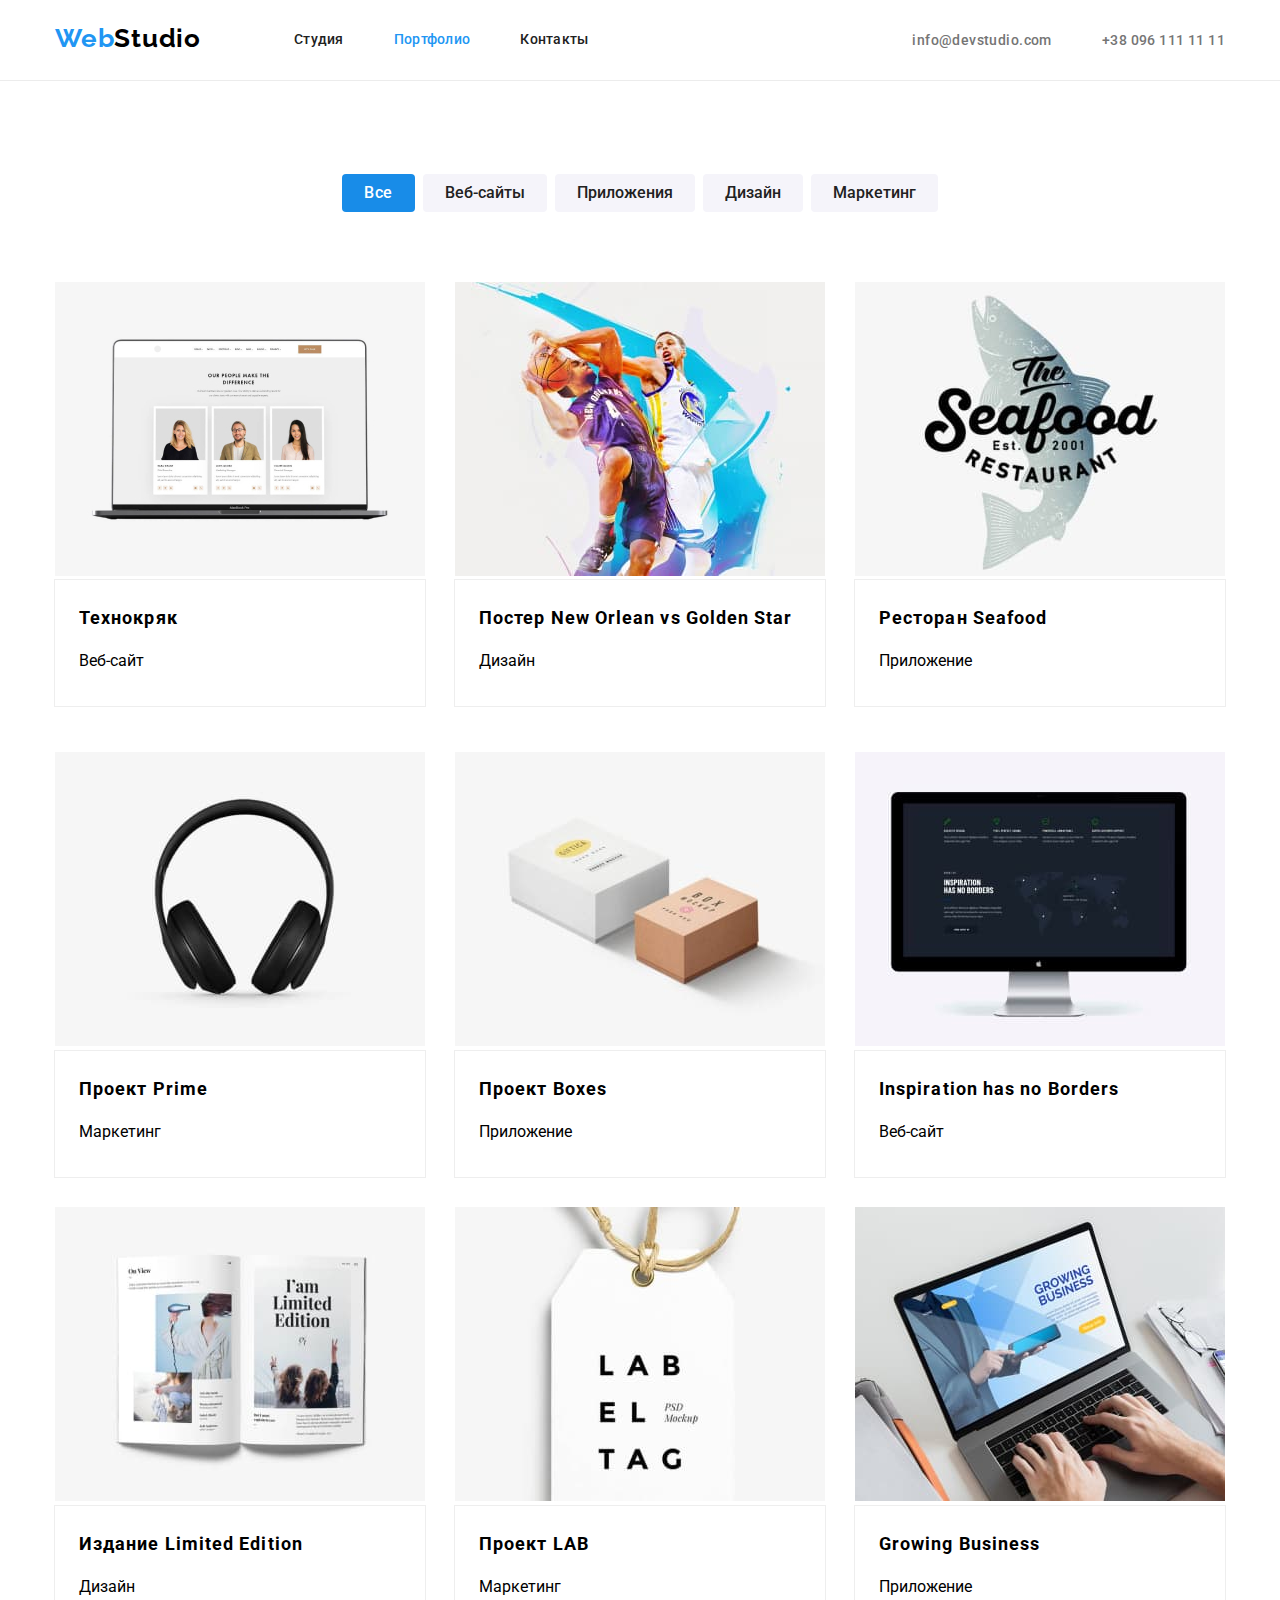
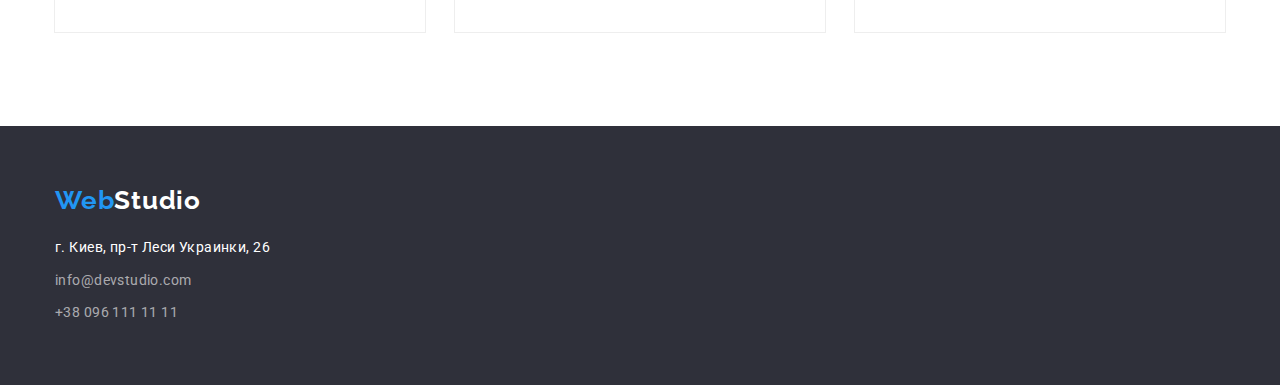
==== portfolio.html @ 11baa8b9 "Start" ====
<!DOCTYPE html>
<html lang="ru">
<head>
    <meta charset="UTF-8">
    <meta http-equiv="X-UA-Compatible" content="IE=edge">
    <meta name="viewport" content="width=device-width, initial-scale=1.0">
    <link rel="preconnect" href="https://fonts.googleapis.com">
    <link rel="preconnect" href="https://fonts.gstatic.com" crossorigin>
    <title>goit-markup-hw-02</title>
    <link rel="preconnect" href="https://fonts.gstatic.com">
    <link href="https://fonts.googleapis.com/css2?family=Raleway:wght@700&family=Roboto:wght@400;500;700;900&display=swap"
        rel="stylesheet">
    <link rel="stylesheet" href="https://cdnjs.cloudflare.com/ajax/libs/modern-normalize/1.1.0/modern-normalize.min.css">    
    <link rel="stylesheet" href="./css/styles.css">
</head>
<body>
<!--Header-->
    <header class="header">
        <div class="container main-nav">
            <nav class="nav">
                <a class="logo" href="./index.html">Web<span class="logo-blue">Studio</span></a>
                <ul class="nav list">
                    <li class="item"><a class="nav-list-item" href="./index.html">Студия</a></li>
                    <li class="item"><a class="nav-list-item current" href="./portfolio.html">Портфолио</a></li>
                    <li class="item"><a class="nav-list-item" href="">Контакты</a></li>
                </ul>
            </nav>
            <ul class="contacts-header list">
                <li class="item"><a class="contacts-header-item" href="mailto:info@devstudio.com">info@devstudio.com</a>
                </li>
                <li class="item"><a class="contacts-header-item" href="tel:+380961111111">+38 096 111 11 11</a></li>
            </ul>
        </div>
    </header>
    <main>
<!--Наши работы=================-->
    <section class="container">
        <div class="main-section">
            <h2 hidden>Портфолио</h2>
            <ul class="filter list">
                <li class="item"><button class="button-item current" type="button">Все</button></li>
                <li class="item"><button class="button-item" type="button">Веб-сайты</button></li>
                <li class="item"><button class="button-item" type="button">Приложения</button></li>
                <li class="item"><button class="button-item" type="button">Дизайн</button></li>
                <li class="item"><button class="button-item" type="button">Маркетинг</button></li>
            </ul>
        </div>
<!--Фильтр портфолио=============-->
        <div> 
            <ul class="works">
                <li class="item">
                    <img class="images" src="./imges/img01.jpg" alt="Ноутбук" width="370" height="294">
                    <div class="exemple">
                        <h2 class="works-item">Технокряк</h2>
                        <p class="works-text">Веб-сайт</p>
                    </div>
                    <p></p>
                </li>
                <li class="item">
                    <img class="images" src="./imges/img02.jpg" alt="Баскетболисты" width="370" height="294">
                    <div class="exemple">
                        <h2 class="works-item">Постер <span lang="en">New Orlean vs Golden Star</span></h2>
                        <p class="works-text">Дизайн</p>
                    </div>
                </li>
                <li class="item">
                    <img class="images" src="./imges/img03.jpg" alt="Банер ресторана" width="370" height="294">
                    <div class="exemple">
                        <h2 class="works-item">Ресторан <span lang="en">Seafood</span></h2>
                        <p class="works-text">Приложение</p>
                    </div>
                </li>
                <li class="item">
                    <img class="images" src="./imges/img04.jpg" alt="Наушники" width="370" height="294">
                    <div class="exemple">
                        <h2 class="works-item">Проект <span lang="en">Prime</span></h2>
                        <p class="works-text">Маркетинг</p>
                    </div>
                </li>
                <li class="item">
                    <img class="images" src="./imges/img05.jpg" alt="Два бокса" width="370" height="294">
                    <div class="exemple">
                        <h2 class="works-item">Проект <span lang="en">Boxes</span></h2>
                        <p class="works-text">Приложение</p>
                    </div>
                </li>
                <li class="item">
                    <img class="images" src="./imges/img06.jpg" alt="Монитор" width="370" height="294">
                    <div class="exemple">
                        <h2 class="works-item"><span lang="en">Inspiration has no Borders</span></h2>
                        <p class="works-text">Веб-сайт</p>
                 </div>
                </li>
                <li class="item">
                    <img class="images" src="./imges/img07.jpg" alt="Журнал" width="370" height="294">
                    <div class="exemple">
                        <h2 class="works-item">Издание <span lang="en">Limited Edition</span></h2>
                        <p class="works-text">Дизайн</p>
                    </div>
                </li>
                <li class="item">
                    <img class="images" src="./imges/img08.jpg" alt="Бирка" width="370" height="294">
                    <div class="exemple">
                        <h2 class="works-item">Проект <span lang="en">LAB</span></h2>
                        <p class="works-text">Маркетинг</p>
                    </div>
                </li>
                <li class="item">
                    <img class="images" src="./imges/img09.jpg" alt="Сотрудник печатает на ноутбуке" width="370" height="294">
                    <div class="exemple">
                        <h2 class="works-item"><span lang="en">Growing Business</span></h2>
                        <p class="works-text">Приложение</p>
                    </div>
                </li>
            </ul>
        </div>
    </section>
    </main>
<!--Footer-->
    <footer class="footer">
        <div class="address-box">
            <div class="container">
                <a class="logo" href="./index.html">Web<span class="logo-white">Studio</span></a>
                <address class="address">
                    <ul class="address-list">
                        <li class="item"><a class="address-text" href="">г. Киев, пр-т Леси Украинки, 26</a></li>
                        <li class="item"><a class="address-item" href="mailto:info@devstudio.com">info@devstudio.com</a>
                        </li>
                        <li class="item"><a class="address-item" href="tel:+380961111111">+38 096 111 11 11</a></li>
                    </ul>
                </address>
            </div>
        </div>
    </footer>
</body>
</html>
---- css/styles.css ----
html {
  box-sizing: border-box;
}
*,
*::before,
*::after {
  box-sizing: inherit;
}

:root {
  --main-color: #ffffff;
  --fond-color: #2f303a;
  --team-fond-color: #f5f4fa;
  --accent-color: #2196f3;
  --button-color: #188ce8;
  --primary-text-color: #212121;
  --secondary-text-color: #757575;
  --text-color: #000000;
  --contacts-color: rgba(255, 255, 255, 0.6);
}
ul {
  list-style-type: none; /* Убираем маркеры */
}
.img {
  width: 370px;
  height: 294px;
}
body {
  margin: 0;
  font-family: "Roboto", sans-serif;
}
/* Утилиты */
.list {
  padding: 0;
  margin: 0;
  list-style: none;
}

/* Header
===================== */
.header {
  display: block;
  outline: 1px solid #ececec;
}
.container.main-nav {
  display: flex;
  align-items: center;
}
.container {
  align-items: center;
  width: 1200px;
  padding-left: 15px;
  padding-right: 15px;
  margin: 0 auto;
  margin-left: auto;
  margin-right: auto;
}
/* Nav
===================== */
.logo {
  display: block;
  padding: 0;
  margin-top: 24px;
  margin-bottom: 25px;
  margin-right: 93px;
  font-family: "Raleway", sans-serif;
  font-size: 26px;
  font-weight: 700;
  color: var(--accent-color);
  text-decoration: none;
  letter-spacing: 0.03em;
}
.logo-blue {
  color: var(--text-color);
}
/* Navigation 
==================== */
.nav {
  display: flex;
}
.nav.list {
  display: flex;
}
.nav .item + .item {
  margin-left: 50px;
}
.nav-list-item.current {
  color: var(--accent-color);
}
.nav-list-item {
  display: block;
  padding-top: 32px;
  padding-bottom: 32px;
  color: var(--primary-text-color);
  text-decoration: none;
  font-weight: 500;
  font-size: 14px;
  line-height: 1.14;
  letter-spacing: 0.02em;
}
.contacts-header-item:hover,
.nav-list-item:focus,
.nav-list-item:hover,
.address-item:hover,
.address-item:focus {
  color: var(--accent-color);
}

/* Contacts
===================== */
.contacts-header {
  display: flex;
  margin-left: auto;
}
.contacts-header .item + .item {
  margin-left: 50px;
}
.contacts-header-item {
  text-decoration: none;
  color: var(--secondary-text-color);
  font-weight: 500;
  font-size: 14px;
  letter-spacing: 0.03em;
}

/* Section1
===================== */
.container.hero {
  margin-bottom: 94px;
  background-color: var(--fond-color); /*Фон для наглядности */
}
.hero {
  text-align: center;
}
.hero-text {
  margin-top: 0;
  margin-bottom: 30px;
  color: var(--main-color);
  font-size: 44px;
  text-align: center;
  font-weight: 900;
  line-height: 1.36;
  letter-spacing: 0.06em;
  text-transform: uppercase;
}
/*--Button--*/
.button {
  background-color: var(--accent-color);
  color: var(--main-color);
  display: inline-block;
  vertical-align: top;
  font-family: inherit;
  border-radius: 4px;
  border: 0;
  cursor: pointer;
}

.button.primary {
  min-width: 200px;
  height: 50px;
  padding: 10px 32px;
  font-size: 16px;
  font-weight: 700;
  line-height: 1.9;
  letter-spacing: 0.03em;
}

.button.primary:hover,
.button.primary:focus {
  background-color: var(--button-color);
}

/* Section2
===================== */
.advantage {
  display: flex;
  padding: 0;
  margin-bottom: 94px;
}
.advantage .item {
  width: 270px;
}

.advantage .item + .item {
  margin-left: 30px;
}
.advantage-subtitle {
  margin-top: 0;
  margin-bottom: 10px;
  font-size: 14px;
  line-height: 1.17;
  color: var(--primary-text-color);
  text-transform: uppercase;
  letter-spacing: 0.03em;
}
.advantage-text {
  margin-top: 0;
  margin-bottom: 0;
  color: var(--secondary-text-color);
  font-size: 14px;
  font-weight: 400;
  line-height: 1.71;
  letter-spacing: 0.03em;
}

/* Section3
===================== */
.title {
  margin-top: 0;
  margin-bottom: 50px;
  color: var(--primary-text-color);
  font-size: 36px;
  font-weight: 700;
  letter-spacing: 0.03em;
  text-align: center;
}
.img {
  display: flex;
  padding: 0;
  margin-bottom: 94px;
}
.img .item + .item {
  margin-left: 30px;
}
/* Section4
===================== */
.team {
  background-color: var(--team-fond-color);
}
.team .container {
  padding-top: 94px;
  padding-bottom: 94px;
}
.team .list {
  display: flex;
}
.team .item {
  background-color: var(--main-color);
  width: 270px;
}
.team .item + .item {
  margin-left: 30px;
}
.team-member {
  margin-top: 30px;
  margin-bottom: 10px;
  font-size: 16px;
  font-weight: 500;
  line-height: 1.18;
  text-align: center;
  letter-spacing: 0.03em;
}
.team-position {
  font-size: 16px;
  line-height: 1.18;
  text-align: center;
  letter-spacing: 0.03em;
}
/* Footer
===================== */
.footer {
  background-color: var(--fond-color);
}
.address-box {
  padding: 60px 0 60px 0;
  margin-bottom: 0;
}
.address-box .logo {
  margin-top: 0;
  margin-bottom: 20px;
  margin-right: 0;
}
.logo-white {
  color: var(--main-color);
}
.address {
  display: block;
  margin-top: 0;
  margin-bottom: 0;
  padding: 0;
}
.address-list {
  display: block;
  margin-top: 0;
  margin-bottom: 0;
  padding-left: 0;
}
.address-list .item + .item {
  margin-top: 9px;
}

.address-text,
.address-item {
  color: var(--main-color);
  font-size: 14px;
  line-height: 1.7;
  font-style: normal;
  letter-spacing: 0.03em;
  text-decoration: none;
}

.address-item {
  color: var(--contacts-color); /* Полупрозрачный цвет 60% */
}

/* Portfolio 
=========================*/

/* Header*/

/* Наши работы */
.main-section {
  display: block;
}

.filter.list {
  display: flex;
  padding-bottom: 16px;
  margin-top: 94px;
  margin-bottom: 54px;
  justify-content: center;
}
.filter .item + .item {
  margin-left: 8px;
}
.button-item {
  padding: 6px 22px;
  background-color: var(--team-fond-color);
  color: var(--primary-text-color);
  font-size: 16px;
  line-height: 1.6;
  font-weight: 500;
  display: inline-block;
  vertical-align: top;
  font-family: inherit;
  cursor: pointer;
  border: 0;
  border-radius: 4px;
}
.button-item:hover,
.button-item:focus {
  background-color: var(--button-color);
  color: var(--main-color);
}

/* Фильтр портфолио */
.works {
  display: flex;
  flex-wrap: wrap;
  padding: 0;
  margin-bottom: 94px;
}
.works .item {
  display: block;
  margin-right: 30px;
  margin-bottom: 30px;
}
.works .item:nth-child(3n) {
  margin-right: 0;
}
.works .item:nth-last-child(-n + 3) {
  margin-bottom: 0;
}
.exemple {
  padding: 20px 24px;
  outline: 1px solid #eeeeee;
}
.works-item {
  padding: 0;
  margin-top: 0;
  margin-bottom: 0;
  color: var(---primary-text-color);
  font-size: 18px;
  font-weight: 700;
  line-height: 2;
  letter-spacing: 0.06em;
}
h2 > .works-text {
  padding: 0;
  color: var(--secondary-text-color);
  font-size: 16px;
  line-height: 1.9;
  letter-spacing: 0.03em;
  margin-top: 0;
  margin-bottom: 0;
}
/*-Кнопка-пример-*/

.button-item.current {
  color: var(--main-color);
  font-family: inherit;
  font-size: 16px;
  line-height: 1.6;
  font-weight: 500;
  letter-spacing: 0.03em;
  background-color: var(--button-color);
}
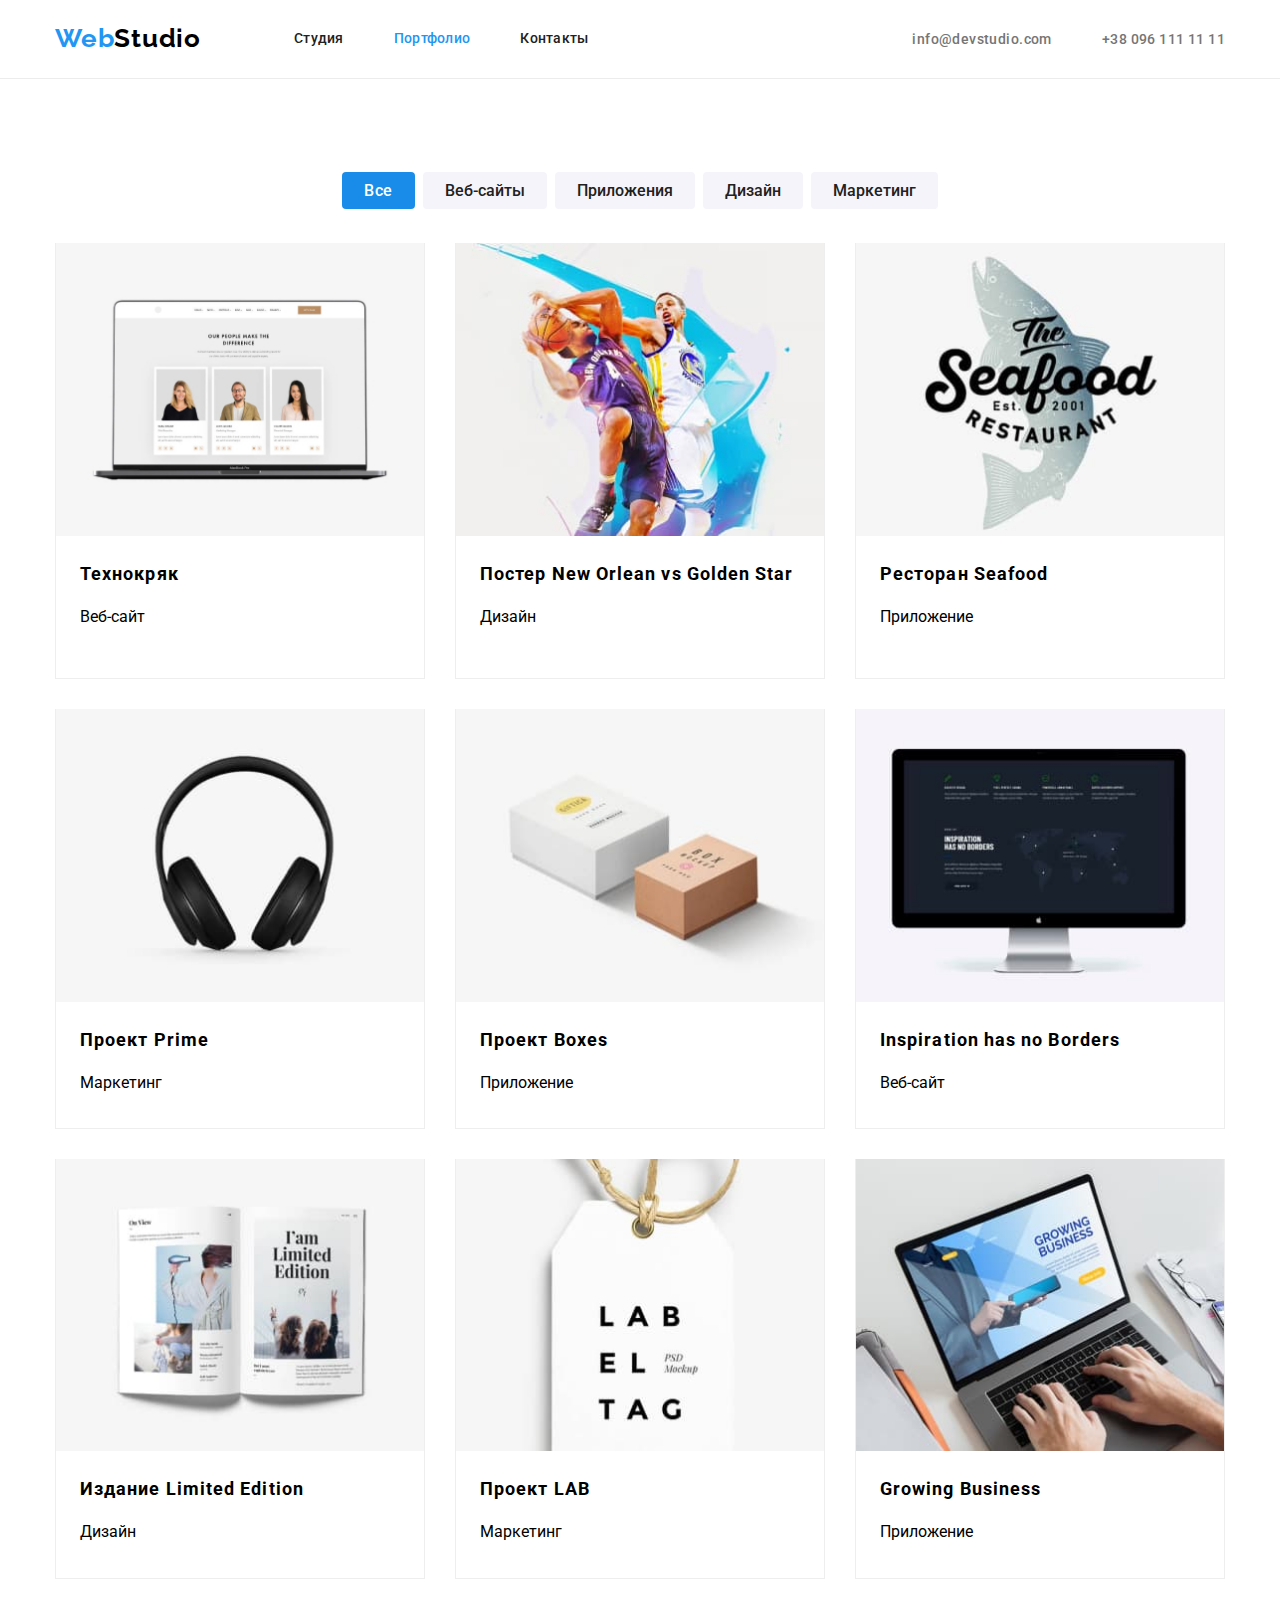
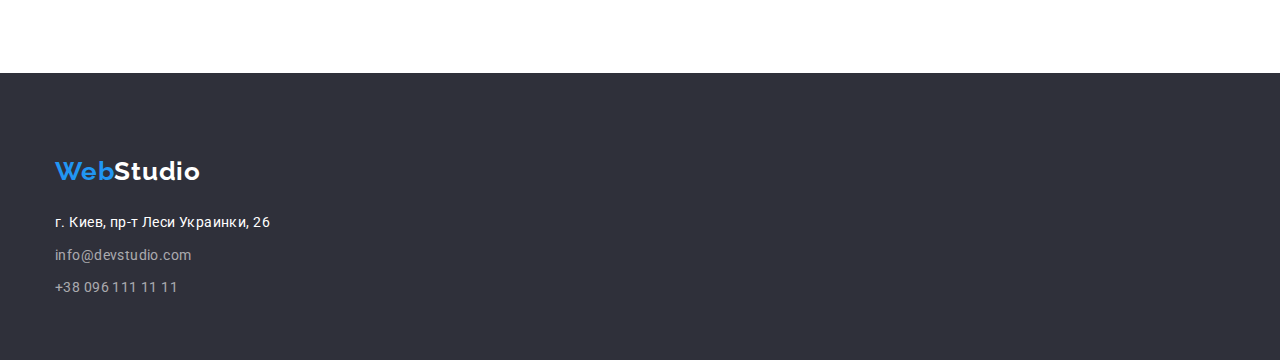
==== commit 3eb6b2e2: "Правки по ДЗ №3" ====
--- a/portfolio.html
+++ b/portfolio.html
@@ -6,7 +6,7 @@
     <meta name="viewport" content="width=device-width, initial-scale=1.0">
     <link rel="preconnect" href="https://fonts.googleapis.com">
     <link rel="preconnect" href="https://fonts.gstatic.com" crossorigin>
-    <title>goit-markup-hw-02</title>
+    <title>goit-markup-hw-04</title>
     <link rel="preconnect" href="https://fonts.gstatic.com">
     <link href="https://fonts.googleapis.com/css2?family=Raleway:wght@700&family=Roboto:wght@400;500;700;900&display=swap"
         rel="stylesheet">
@@ -34,9 +34,10 @@
     </header>
     <main>
 <!--Наши работы=================-->
-    <section class="container">
+    <section class="container portfolio">
+        <h1 hidden>Портфолио</h1>
         <div class="main-section">
-            <h2 hidden>Портфолио</h2>
+            <h2 hidden>Кнопки фильтра</h2>
             <ul class="filter list">
                 <li class="item"><button class="button-item current" type="button">Все</button></li>
                 <li class="item"><button class="button-item" type="button">Веб-сайты</button></li>
@@ -46,12 +47,13 @@
             </ul>
         </div>
 <!--Фильтр портфолио=============-->
-        <div> 
+        <div class="works-box"> 
+            <h2 hidden>Примеры работ</h2>
             <ul class="works">
                 <li class="item">
                     <img class="images" src="./imges/img01.jpg" alt="Ноутбук" width="370" height="294">
                     <div class="exemple">
-                        <h2 class="works-item">Технокряк</h2>
+                        <h3 class="works-item">Технокряк</h3>
                         <p class="works-text">Веб-сайт</p>
                     </div>
                     <p></p>
@@ -59,56 +61,56 @@
                 <li class="item">
                     <img class="images" src="./imges/img02.jpg" alt="Баскетболисты" width="370" height="294">
                     <div class="exemple">
-                        <h2 class="works-item">Постер <span lang="en">New Orlean vs Golden Star</span></h2>
+                        <h3 class="works-item">Постер <span lang="en">New Orlean vs Golden Star</span></h3>
                         <p class="works-text">Дизайн</p>
                     </div>
                 </li>
                 <li class="item">
                     <img class="images" src="./imges/img03.jpg" alt="Банер ресторана" width="370" height="294">
                     <div class="exemple">
-                        <h2 class="works-item">Ресторан <span lang="en">Seafood</span></h2>
+                        <h3 class="works-item">Ресторан <span lang="en">Seafood</span></h3>
                         <p class="works-text">Приложение</p>
                     </div>
                 </li>
                 <li class="item">
                     <img class="images" src="./imges/img04.jpg" alt="Наушники" width="370" height="294">
                     <div class="exemple">
-                        <h2 class="works-item">Проект <span lang="en">Prime</span></h2>
+                        <h3 class="works-item">Проект <span lang="en">Prime</span></h3>
                         <p class="works-text">Маркетинг</p>
                     </div>
                 </li>
                 <li class="item">
                     <img class="images" src="./imges/img05.jpg" alt="Два бокса" width="370" height="294">
                     <div class="exemple">
-                        <h2 class="works-item">Проект <span lang="en">Boxes</span></h2>
+                        <h3 class="works-item">Проект <span lang="en">Boxes</span></h3>
                         <p class="works-text">Приложение</p>
                     </div>
                 </li>
                 <li class="item">
                     <img class="images" src="./imges/img06.jpg" alt="Монитор" width="370" height="294">
                     <div class="exemple">
-                        <h2 class="works-item"><span lang="en">Inspiration has no Borders</span></h2>
+                        <h3 class="works-item"><span lang="en">Inspiration has no Borders</span></h3>
                         <p class="works-text">Веб-сайт</p>
                  </div>
                 </li>
                 <li class="item">
                     <img class="images" src="./imges/img07.jpg" alt="Журнал" width="370" height="294">
                     <div class="exemple">
-                        <h2 class="works-item">Издание <span lang="en">Limited Edition</span></h2>
+                        <h3 class="works-item">Издание <span lang="en">Limited Edition</span></h3>
                         <p class="works-text">Дизайн</p>
                     </div>
                 </li>
                 <li class="item">
                     <img class="images" src="./imges/img08.jpg" alt="Бирка" width="370" height="294">
                     <div class="exemple">
-                        <h2 class="works-item">Проект <span lang="en">LAB</span></h2>
+                        <h3 class="works-item">Проект <span lang="en">LAB</span></h3>
                         <p class="works-text">Маркетинг</p>
                     </div>
                 </li>
                 <li class="item">
                     <img class="images" src="./imges/img09.jpg" alt="Сотрудник печатает на ноутбуке" width="370" height="294">
                     <div class="exemple">
-                        <h2 class="works-item"><span lang="en">Growing Business</span></h2>
+                        <h3 class="works-item"><span lang="en">Growing Business</span></h3>
                         <p class="works-text">Приложение</p>
                     </div>
                 </li>
@@ -117,20 +119,20 @@
     </section>
     </main>
 <!--Footer-->
-    <footer class="footer">
-        <div class="address-box">
+        <footer class="footer">
             <div class="container">
-                <a class="logo" href="./index.html">Web<span class="logo-white">Studio</span></a>
-                <address class="address">
-                    <ul class="address-list">
-                        <li class="item"><a class="address-text" href="">г. Киев, пр-т Леси Украинки, 26</a></li>
-                        <li class="item"><a class="address-item" href="mailto:info@devstudio.com">info@devstudio.com</a>
-                        </li>
-                        <li class="item"><a class="address-item" href="tel:+380961111111">+38 096 111 11 11</a></li>
-                    </ul>
-                </address>
+                <div class="address-box">
+                    <a class="logo" href="./index.html">Web<span class="logo-white">Studio</span></a>
+                    <address class="address">
+                        <ul class="address-list">
+                            <li class="item"><a class="address-text" href="">г. Киев, пр-т Леси Украинки, 26</a></li>
+                            <li class="item"><a class="address-item" href="mailto:info@devstudio.com">info@devstudio.com</a>
+                            </li>
+                            <li class="item"><a class="address-item" href="tel:+380961111111">+38 096 111 11 11</a></li>
+                        </ul>
+                    </address>
+                </div>
             </div>
-        </div>
-    </footer>
+        </footer>
 </body>
 </html>--- a/css/styles.css
+++ b/css/styles.css
@@ -19,7 +19,7 @@
   --contacts-color: rgba(255, 255, 255, 0.6);
 }
 ul {
-  list-style-type: none; /* Убираем маркеры */
+  list-style-type: none;
 }
 .img {
   width: 370px;
@@ -59,9 +59,7 @@
 ===================== */
 .logo {
   display: block;
-  padding: 0;
-  margin-top: 24px;
-  margin-bottom: 25px;
+  padding: 24px 0;
   margin-right: 93px;
   font-family: "Raleway", sans-serif;
   font-size: 26px;
@@ -77,6 +75,7 @@
 ==================== */
 .nav {
   display: flex;
+  align-items: center;
 }
 .nav.list {
   display: flex;
@@ -89,8 +88,6 @@
 }
 .nav-list-item {
   display: block;
-  padding-top: 32px;
-  padding-bottom: 32px;
   color: var(--primary-text-color);
   text-decoration: none;
   font-weight: 500;
@@ -98,6 +95,14 @@
   line-height: 1.14;
   letter-spacing: 0.02em;
 }
+.contacts-header {
+  display: flex;
+}
+.contacts-header-item {
+  display: flex;
+  align-items: center;
+}
+
 .contacts-header-item:hover,
 .nav-list-item:focus,
 .nav-list-item:hover,
@@ -125,16 +130,32 @@
 
 /* Section1
 ===================== */
-.container.hero {
-  margin-bottom: 94px;
-  background-color: var(--fond-color); /*Фон для наглядности */
-}
-.hero {
-  text-align: center;
+.hero .container {
+  height: 600px;
+  max-width: 1600px;
+  background-position: center;
+  background-repeat: no-repeat;
+  background-size: cover;
+  text-align: center;
+  padding: 200px 0 200px 0;
+  background-image: linear-gradient(
+      to right,
+      rgba(47, 48, 58, 0.4),
+      rgba(47, 48, 58, 0.4)
+    ),
+    url(../imges/overlay.jpg);
+  background-color: var(--fond-color);
+}
+.hero-box {
+  width: 696px;
+  text-align: center;
+  margin-left: auto;
+  margin-right: auto;
 }
 .hero-text {
   margin-top: 0;
-  margin-bottom: 30px;
+  margin-bottom: 0;
+  padding-bottom: 30px;
   color: var(--main-color);
   font-size: 44px;
   text-align: center;
@@ -172,17 +193,42 @@
 
 /* Section2
 ===================== */
+.page-advantages {
+  margin-left: auto;
+  margin-right: auto;
+}
 .advantage {
   display: flex;
-  padding: 0;
-  margin-bottom: 94px;
+  padding: 94px 0;
+  margin: 0;
 }
 .advantage .item {
   width: 270px;
 }
-
 .advantage .item + .item {
   margin-left: 30px;
+}
+.advantage .item::before {
+  display: inline-block;
+  content: "";
+  height: 120px;
+  width: 270px;
+  background-color: var(--team-fond-color);
+  background-position: center;
+  background-repeat: no-repeat;
+  margin-bottom: 30px;
+}
+.antenna::before {
+  background-image: url(../imges/antenna.svg);
+}
+.clock::before {
+  background-image: url(../imges/clock.svg);
+}
+.diagram::before {
+  background-image: url(../imges/diagram.svg);
+}
+.astronaut::before {
+  background-image: url(../imges/astronaut.svg);
 }
 .advantage-subtitle {
   margin-top: 0;
@@ -205,9 +251,12 @@
 
 /* Section3
 ===================== */
+.page-scils .container {
+  padding-bottom: 94px;
+}
 .title {
-  margin-top: 0;
-  margin-bottom: 50px;
+  margin: 0;
+  padding-bottom: 50px;
   color: var(--primary-text-color);
   font-size: 36px;
   font-weight: 700;
@@ -217,7 +266,7 @@
 .img {
   display: flex;
   padding: 0;
-  margin-bottom: 94px;
+  margin: 0;
 }
 .img .item + .item {
   margin-left: 30px;
@@ -235,14 +284,25 @@
   display: flex;
 }
 .team .item {
+  display: block;
   background-color: var(--main-color);
   width: 270px;
+  border-radius: 0 0 4px 4px;
+}
+.photo {
+  display: block;
+  width: 100%;
+  height: auto;
+}
+.team-box {
+  padding-top: 30px;
+  padding-bottom: 30px;
 }
 .team .item + .item {
   margin-left: 30px;
 }
 .team-member {
-  margin-top: 30px;
+  margin: 0;
   margin-bottom: 10px;
   font-size: 16px;
   font-weight: 500;
@@ -251,6 +311,7 @@
   letter-spacing: 0.03em;
 }
 .team-position {
+  margin: 0;
   font-size: 16px;
   line-height: 1.18;
   text-align: center;
@@ -267,7 +328,7 @@
 }
 .address-box .logo {
   margin-top: 0;
-  margin-bottom: 20px;
+  margin-bottom: 0;
   margin-right: 0;
 }
 .logo-white {
@@ -281,12 +342,14 @@
 }
 .address-list {
   display: block;
-  margin-top: 0;
-  margin-bottom: 0;
+  margin: 0;
   padding-left: 0;
 }
-.address-list .item + .item {
-  margin-top: 9px;
+.address-list .item {
+  margin-bottom: 9px;
+}
+.address-list .item:last-child {
+  margin-bottom: 0;
 }
 
 .address-text,
@@ -312,12 +375,12 @@
 .main-section {
   display: block;
 }
-
+.container.portfolio {
+  padding-top: 94px;
+  padding-bottom: 94px;
+}
 .filter.list {
   display: flex;
-  padding-bottom: 16px;
-  margin-top: 94px;
-  margin-bottom: 54px;
   justify-content: center;
 }
 .filter .item + .item {
@@ -344,16 +407,24 @@
 }
 
 /* Фильтр портфолио */
+.works-box {
+  margin: 0;
+  padding-top: 34px;
+}
 .works {
   display: flex;
   flex-wrap: wrap;
-  padding: 0;
-  margin-bottom: 94px;
+  padding-left: 0;
+  margin-top: 0;
+  margin-bottom: 0;
 }
 .works .item {
-  display: block;
+  display: list-item;
+  width: calc((100% - 2 * 30px) / 3);
   margin-right: 30px;
   margin-bottom: 30px;
+  border: 1px solid #eeeeee;
+  border-top: 0;
 }
 .works .item:nth-child(3n) {
   margin-right: 0;
@@ -361,9 +432,13 @@
 .works .item:nth-last-child(-n + 3) {
   margin-bottom: 0;
 }
+.images {
+  display: block;
+  max-width: 100%;
+  height: auto;
+}
 .exemple {
   padding: 20px 24px;
-  outline: 1px solid #eeeeee;
 }
 .works-item {
   padding: 0;
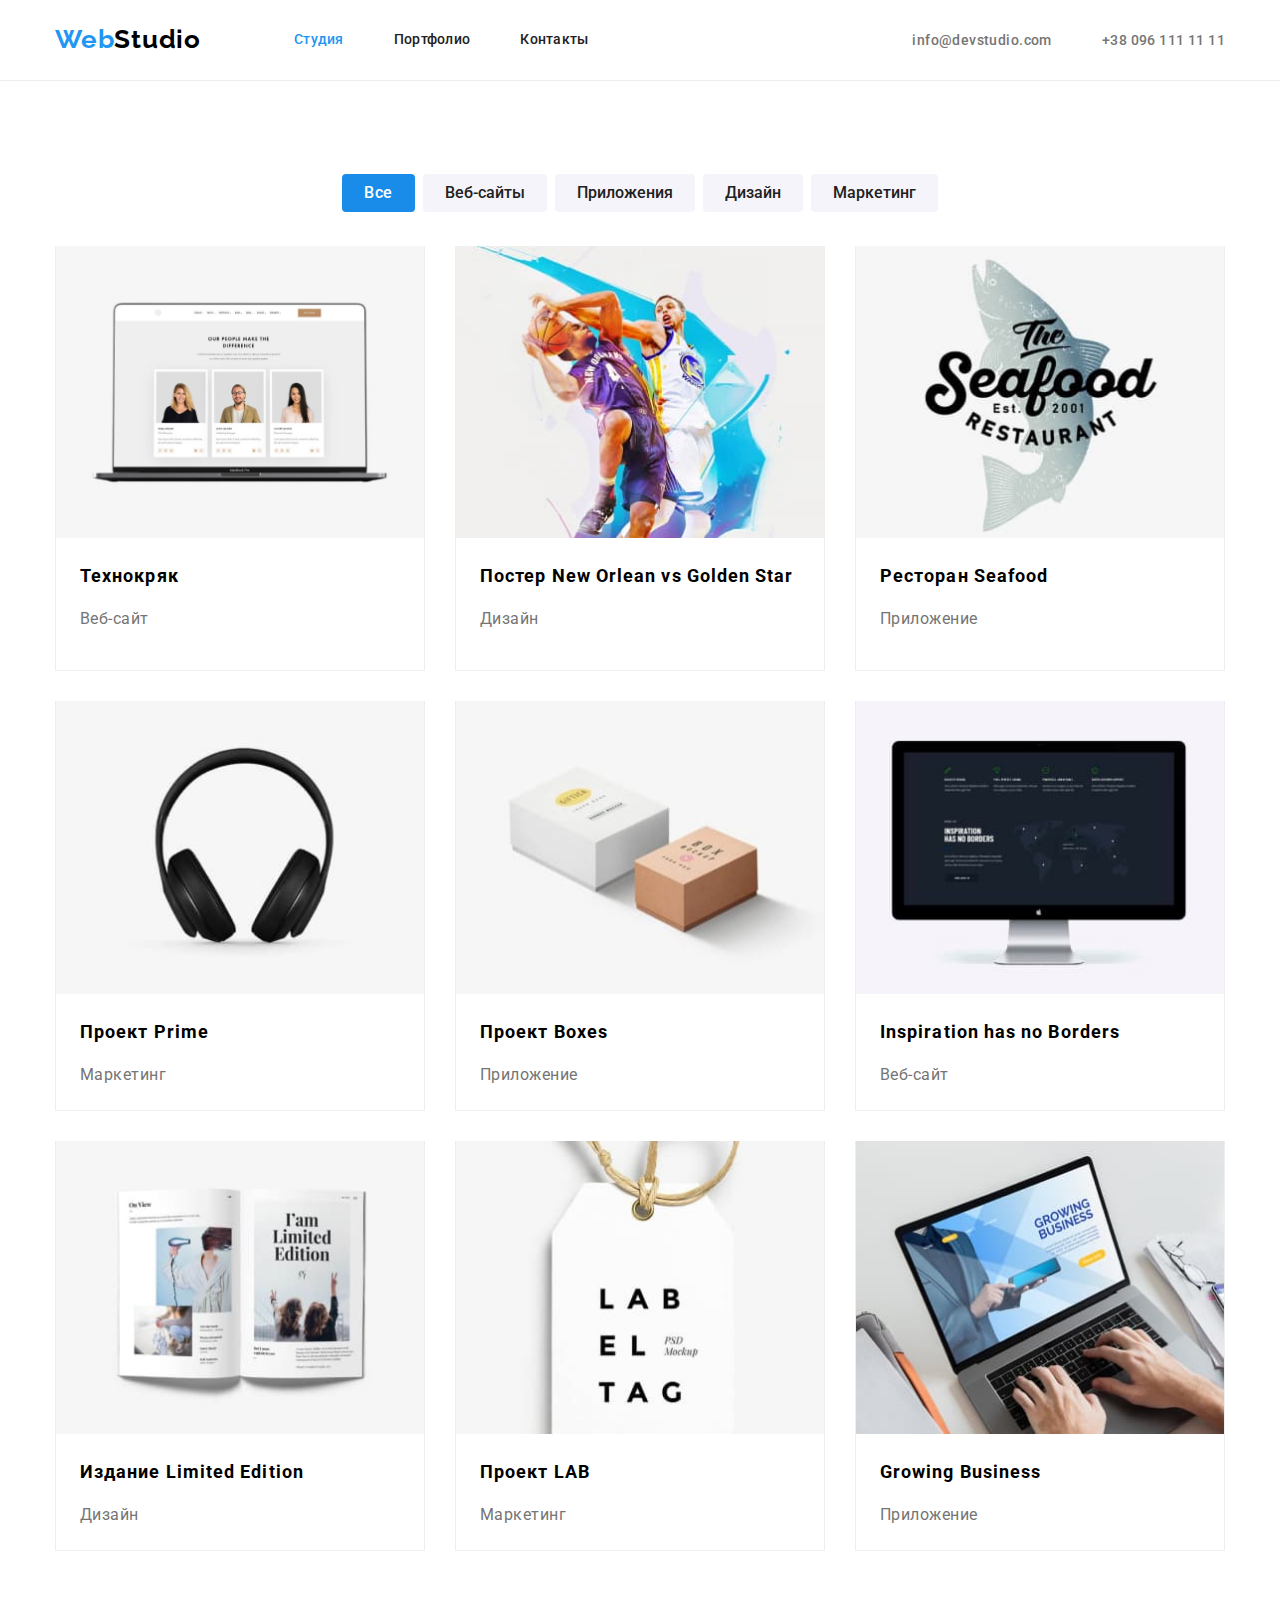
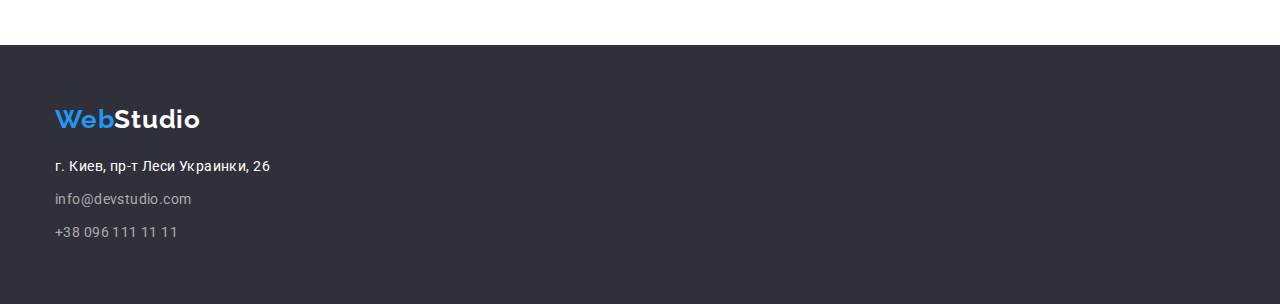
==== commit f51593be: "Правки по ДЗ №3 на 19.03.22" ====
--- a/portfolio.html
+++ b/portfolio.html
@@ -20,101 +20,103 @@
             <nav class="nav">
                 <a class="logo" href="./index.html">Web<span class="logo-blue">Studio</span></a>
                 <ul class="nav list">
-                    <li class="item"><a class="nav-list-item" href="./index.html">Студия</a></li>
-                    <li class="item"><a class="nav-list-item current" href="./portfolio.html">Портфолио</a></li>
+                    <li class="item"><a class="nav-list-item current" href="./index.html">Студия</a></li>
+                    <li class="item"><a class="nav-list-item" href="./portfolio.html">Портфолио</a></li>
                     <li class="item"><a class="nav-list-item" href="">Контакты</a></li>
                 </ul>
             </nav>
             <ul class="contacts-header list">
-                <li class="item"><a class="contacts-header-item" href="mailto:info@devstudio.com">info@devstudio.com</a>
+                <li class="item"><a class="contacts-header-item icon-env"
+                        href="mailto:info@devstudio.com">info@devstudio.com</a>
                 </li>
-                <li class="item"><a class="contacts-header-item" href="tel:+380961111111">+38 096 111 11 11</a></li>
+                <li class="item"><a class="contacts-header-item icon-tel" href="tel:+380961111111">+38 096 111 11 11</a>
+                </li>
             </ul>
         </div>
     </header>
     <main>
 <!--Наши работы=================-->
-    <section class="container portfolio">
-        <h1 hidden>Портфолио</h1>
-        <div class="main-section">
-            <h2 hidden>Кнопки фильтра</h2>
-            <ul class="filter list">
-                <li class="item"><button class="button-item current" type="button">Все</button></li>
-                <li class="item"><button class="button-item" type="button">Веб-сайты</button></li>
-                <li class="item"><button class="button-item" type="button">Приложения</button></li>
-                <li class="item"><button class="button-item" type="button">Дизайн</button></li>
-                <li class="item"><button class="button-item" type="button">Маркетинг</button></li>
-            </ul>
-        </div>
-<!--Фильтр портфолио=============-->
-        <div class="works-box"> 
-            <h2 hidden>Примеры работ</h2>
-            <ul class="works">
-                <li class="item">
-                    <img class="images" src="./imges/img01.jpg" alt="Ноутбук" width="370" height="294">
-                    <div class="exemple">
-                        <h3 class="works-item">Технокряк</h3>
-                        <p class="works-text">Веб-сайт</p>
+    <section class="portfolio">
+        <div class="container">
+            <h1 hidden>Портфолио</h1>
+            <div class="main-section">
+                  <ul class="filter list">
+                    <li class="item"><button class="button-item current" type="button">Все</button></li>
+                    <li class="item"><button class="button-item" type="button">Веб-сайты</button></li>
+                    <li class="item"><button class="button-item" type="button">Приложения</button></li>
+                    <li class="item"><button class="button-item" type="button">Дизайн</button></li>
+                    <li class="item"><button class="button-item" type="button">Маркетинг</button></li>
+                </ul>
+            </div>
+    <!--Фильтр портфолио=============-->
+            <div class="works-box"> 
+                 <ul class="works">
+                    <li class="item">
+                        <img class="images" src="./imges/img01.jpg" alt="Ноутбук" width="370" height="294">
+                        <div class="exemple">
+                            <h3 class="works-item">Технокряк</h3>
+                            <p class="works-text">Веб-сайт</p>
+                        </div>
+                        <p></p>
+                    </li>
+                    <li class="item">
+                        <img class="images" src="./imges/img02.jpg" alt="Баскетболисты" width="370" height="294">
+                        <div class="exemple">
+                            <h3 class="works-item">Постер <span lang="en">New Orlean vs Golden Star</span></h3>
+                            <p class="works-text">Дизайн</p>
+                        </div>
+                    </li>
+                    <li class="item">
+                        <img class="images" src="./imges/img03.jpg" alt="Банер ресторана" width="370" height="294">
+                        <div class="exemple">
+                            <h3 class="works-item">Ресторан <span lang="en">Seafood</span></h3>
+                            <p class="works-text">Приложение</p>
+                        </div>
+                    </li>
+                    <li class="item">
+                        <img class="images" src="./imges/img04.jpg" alt="Наушники" width="370" height="294">
+                        <div class="exemple">
+                            <h3 class="works-item">Проект <span lang="en">Prime</span></h3>
+                            <p class="works-text">Маркетинг</p>
+                        </div>
+                    </li>
+                    <li class="item">
+                        <img class="images" src="./imges/img05.jpg" alt="Два бокса" width="370" height="294">
+                        <div class="exemple">
+                            <h3 class="works-item">Проект <span lang="en">Boxes</span></h3>
+                            <p class="works-text">Приложение</p>
+                        </div>
+                    </li>
+                    <li class="item">
+                        <img class="images" src="./imges/img06.jpg" alt="Монитор" width="370" height="294">
+                        <div class="exemple">
+                            <h3 class="works-item"><span lang="en">Inspiration has no Borders</span></h3>
+                            <p class="works-text">Веб-сайт</p>
                     </div>
-                    <p></p>
-                </li>
-                <li class="item">
-                    <img class="images" src="./imges/img02.jpg" alt="Баскетболисты" width="370" height="294">
-                    <div class="exemple">
-                        <h3 class="works-item">Постер <span lang="en">New Orlean vs Golden Star</span></h3>
-                        <p class="works-text">Дизайн</p>
-                    </div>
-                </li>
-                <li class="item">
-                    <img class="images" src="./imges/img03.jpg" alt="Банер ресторана" width="370" height="294">
-                    <div class="exemple">
-                        <h3 class="works-item">Ресторан <span lang="en">Seafood</span></h3>
-                        <p class="works-text">Приложение</p>
-                    </div>
-                </li>
-                <li class="item">
-                    <img class="images" src="./imges/img04.jpg" alt="Наушники" width="370" height="294">
-                    <div class="exemple">
-                        <h3 class="works-item">Проект <span lang="en">Prime</span></h3>
-                        <p class="works-text">Маркетинг</p>
-                    </div>
-                </li>
-                <li class="item">
-                    <img class="images" src="./imges/img05.jpg" alt="Два бокса" width="370" height="294">
-                    <div class="exemple">
-                        <h3 class="works-item">Проект <span lang="en">Boxes</span></h3>
-                        <p class="works-text">Приложение</p>
-                    </div>
-                </li>
-                <li class="item">
-                    <img class="images" src="./imges/img06.jpg" alt="Монитор" width="370" height="294">
-                    <div class="exemple">
-                        <h3 class="works-item"><span lang="en">Inspiration has no Borders</span></h3>
-                        <p class="works-text">Веб-сайт</p>
-                 </div>
-                </li>
-                <li class="item">
-                    <img class="images" src="./imges/img07.jpg" alt="Журнал" width="370" height="294">
-                    <div class="exemple">
-                        <h3 class="works-item">Издание <span lang="en">Limited Edition</span></h3>
-                        <p class="works-text">Дизайн</p>
-                    </div>
-                </li>
-                <li class="item">
-                    <img class="images" src="./imges/img08.jpg" alt="Бирка" width="370" height="294">
-                    <div class="exemple">
-                        <h3 class="works-item">Проект <span lang="en">LAB</span></h3>
-                        <p class="works-text">Маркетинг</p>
-                    </div>
-                </li>
-                <li class="item">
-                    <img class="images" src="./imges/img09.jpg" alt="Сотрудник печатает на ноутбуке" width="370" height="294">
-                    <div class="exemple">
-                        <h3 class="works-item"><span lang="en">Growing Business</span></h3>
-                        <p class="works-text">Приложение</p>
-                    </div>
-                </li>
-            </ul>
+                    </li>
+                    <li class="item">
+                        <img class="images" src="./imges/img07.jpg" alt="Журнал" width="370" height="294">
+                        <div class="exemple">
+                            <h3 class="works-item">Издание <span lang="en">Limited Edition</span></h3>
+                            <p class="works-text">Дизайн</p>
+                        </div>
+                    </li>
+                    <li class="item">
+                        <img class="images" src="./imges/img08.jpg" alt="Бирка" width="370" height="294">
+                        <div class="exemple">
+                            <h3 class="works-item">Проект <span lang="en">LAB</span></h3>
+                            <p class="works-text">Маркетинг</p>
+                        </div>
+                    </li>
+                    <li class="item">
+                        <img class="images" src="./imges/img09.jpg" alt="Сотрудник печатает на ноутбуке" width="370" height="294">
+                        <div class="exemple">
+                            <h3 class="works-item"><span lang="en">Growing Business</span></h3>
+                            <p class="works-text">Приложение</p>
+                        </div>
+                    </li>
+                </ul>
+            </div>
         </div>
     </section>
     </main>
--- a/css/styles.css
+++ b/css/styles.css
@@ -88,6 +88,8 @@
 }
 .nav-list-item {
   display: block;
+  padding-top: 32px;
+  padding-bottom: 32px;
   color: var(--primary-text-color);
   text-decoration: none;
   font-weight: 500;
@@ -99,8 +101,10 @@
   display: flex;
 }
 .contacts-header-item {
-  display: flex;
+  display: block;
   align-items: center;
+  padding-top: 32px;
+  padding-bottom: 32px;
 }
 
 .contacts-header-item:hover,
@@ -130,9 +134,11 @@
 
 /* Section1
 ===================== */
-.hero .container {
+.hero {
   height: 600px;
-  max-width: 1600px;
+  width: 1600px;
+  margin-left: auto;
+  margin-right: auto;
   background-position: center;
   background-repeat: no-repeat;
   background-size: cover;
@@ -146,16 +152,18 @@
     url(../imges/overlay.jpg);
   background-color: var(--fond-color);
 }
+
 .hero-box {
   width: 696px;
   text-align: center;
   margin-left: auto;
   margin-right: auto;
 }
+
 .hero-text {
-  margin-top: 0;
-  margin-bottom: 0;
-  padding-bottom: 30px;
+  padding: 0;
+  margin-top: 0;
+  margin-bottom: 30px;
   color: var(--main-color);
   font-size: 44px;
   text-align: center;
@@ -194,12 +202,13 @@
 /* Section2
 ===================== */
 .page-advantages {
+  padding: 94px 0;
   margin-left: auto;
   margin-right: auto;
 }
 .advantage {
   display: flex;
-  padding: 94px 0;
+  padding-left: 0;
   margin: 0;
 }
 .advantage .item {
@@ -251,12 +260,12 @@
 
 /* Section3
 ===================== */
-.page-scils .container {
+.page-scils {
   padding-bottom: 94px;
 }
 .title {
-  margin: 0;
-  padding-bottom: 50px;
+  margin-top: 0;
+  margin-bottom: 50px;
   color: var(--primary-text-color);
   font-size: 36px;
   font-weight: 700;
@@ -274,14 +283,13 @@
 /* Section4
 ===================== */
 .team {
-  background-color: var(--team-fond-color);
-}
-.team .container {
   padding-top: 94px;
   padding-bottom: 94px;
+  background-color: var(--team-fond-color);
 }
 .team .list {
   display: flex;
+  padding: 0;
 }
 .team .item {
   display: block;
@@ -321,15 +329,16 @@
 ===================== */
 .footer {
   background-color: var(--fond-color);
+  padding: 60px 0 60px 0;
 }
 .address-box {
-  padding: 60px 0 60px 0;
   margin-bottom: 0;
 }
 .address-box .logo {
-  margin-top: 0;
-  margin-bottom: 0;
+  display: inline-block;
   margin-right: 0;
+  padding: 0px;
+  margin-bottom: 20px;
 }
 .logo-white {
   color: var(--main-color);
@@ -375,13 +384,14 @@
 .main-section {
   display: block;
 }
-.container.portfolio {
+.portfolio {
   padding-top: 94px;
   padding-bottom: 94px;
 }
 .filter.list {
   display: flex;
   justify-content: center;
+  margin-bottom: 34px;
 }
 .filter .item + .item {
   margin-left: 8px;
@@ -409,7 +419,6 @@
 /* Фильтр портфолио */
 .works-box {
   margin: 0;
-  padding-top: 34px;
 }
 .works {
   display: flex;
@@ -443,14 +452,14 @@
 .works-item {
   padding: 0;
   margin-top: 0;
-  margin-bottom: 0;
+  margin-bottom: 10px;
   color: var(---primary-text-color);
   font-size: 18px;
   font-weight: 700;
   line-height: 2;
   letter-spacing: 0.06em;
 }
-h2 > .works-text {
+.works-text {
   padding: 0;
   color: var(--secondary-text-color);
   font-size: 16px;
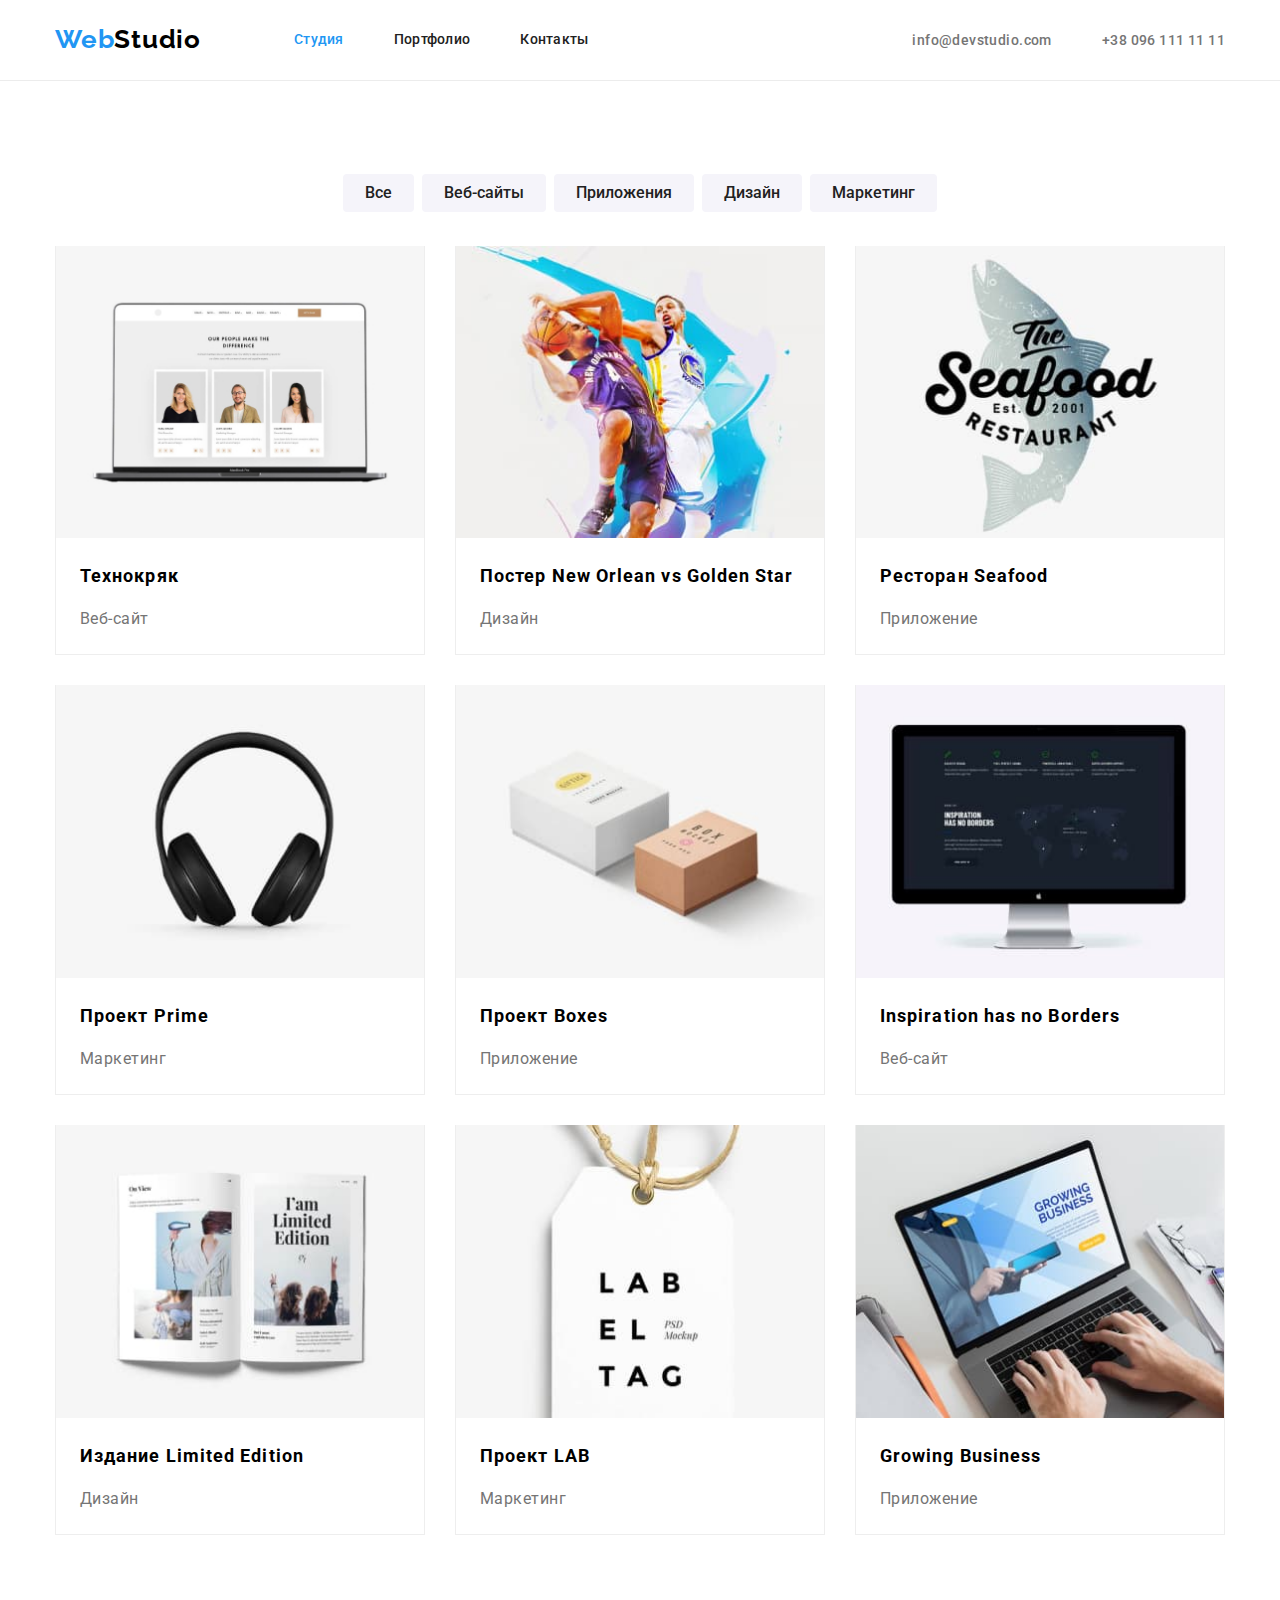
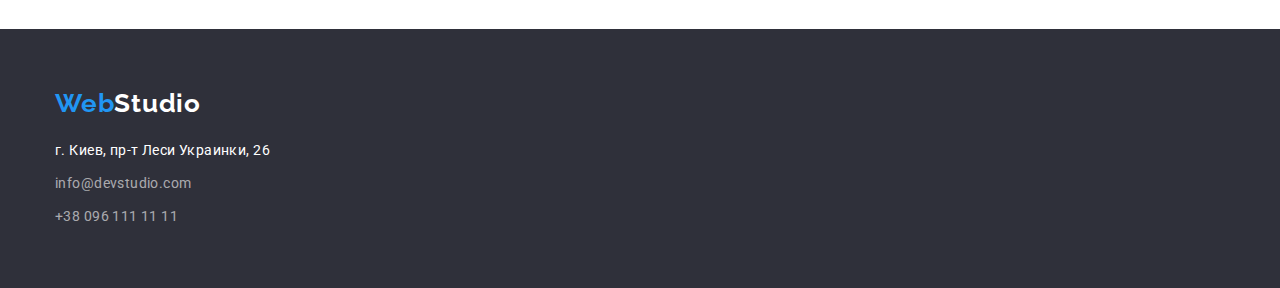
==== commit cb10bcad: "Добавил секцию №5" ====
--- a/portfolio.html
+++ b/portfolio.html
@@ -50,70 +50,87 @@
             </div>
     <!--Фильтр портфолио=============-->
             <div class="works-box"> 
-                 <ul class="works">
+                 <ul class="works cards-list">
                     <li class="item">
+                       <a href="" class="link-img">
                         <img class="images" src="./imges/img01.jpg" alt="Ноутбук" width="370" height="294">
                         <div class="exemple">
-                            <h3 class="works-item">Технокряк</h3>
+                            <h2 class="works-item">Технокряк</h2>
                             <p class="works-text">Веб-сайт</p>
                         </div>
-                        <p></p>
+                       </a>   
+                    </li>
+                     <li class="item">
+                        <a href="" class="link-img">
+                        <img class="images" src="./imges/img02.jpg" alt="Баскетболисты" width="370" height="294">
+                        <div class="exemple">
+                            <h2 class="works-item">Постер <span lang="en">New Orlean vs Golden Star</span></h2>
+                            <p class="works-text">Дизайн</p>
+                        </div>
+                        </a>
                     </li>
                     <li class="item">
-                        <img class="images" src="./imges/img02.jpg" alt="Баскетболисты" width="370" height="294">
+                        <a href="" class="link-img">
+                        <img class="images" src="./imges/img03.jpg" alt="Банер ресторана" width="370" height="294">
                         <div class="exemple">
-                            <h3 class="works-item">Постер <span lang="en">New Orlean vs Golden Star</span></h3>
+                            <h2 class="works-item">Ресторан <span lang="en">Seafood</span></h2>
+                            <p class="works-text">Приложение</p>
+                        </div>
+                        </a>
+                    </li>
+                    <li class="item">
+                        <a href="" class="link-img">
+                        <img class="images" src="./imges/img04.jpg" alt="Наушники" width="370" height="294">
+                        <div class="exemple">
+                            <h2 class="works-item">Проект <span lang="en">Prime</span></h2>
+                            <p class="works-text">Маркетинг</p>
+                        </div>
+                        </a>
+                    </li>
+                    <li class="item">
+                        <a href="" class="link-img">
+                        <img class="images" src="./imges/img05.jpg" alt="Два бокса" width="370" height="294">
+                        <div class="exemple">
+                            <h2 class="works-item">Проект <span lang="en">Boxes</span></h2>
+                            <p class="works-text">Приложение</p>
+                        </div>
+                        </a>
+                    </li>
+                    <li class="item">
+                        <a href="" class="link-img">
+                        <img class="images" src="./imges/img06.jpg" alt="Монитор" width="370" height="294">
+                        <div class="exemple">
+                            <h2 class="works-item"><span lang="en">Inspiration has no Borders</span></h2>
+                            <p class="works-text">Веб-сайт</p>
+                       </div>
+                       </a>
+                    </li>
+                    <li class="item">
+                        <a href="" class="link-img">
+                        <img class="images" src="./imges/img07.jpg" alt="Журнал" width="370" height="294">
+                        <div class="exemple">
+                            <h2 class="works-item">Издание <span lang="en">Limited Edition</span></h2>
                             <p class="works-text">Дизайн</p>
                         </div>
+                        </a>
                     </li>
                     <li class="item">
-                        <img class="images" src="./imges/img03.jpg" alt="Банер ресторана" width="370" height="294">
+                        <a href="" class="link-img">
+                        <img class="images" src="./imges/img08.jpg" alt="Бирка" width="370" height="294">
                         <div class="exemple">
-                            <h3 class="works-item">Ресторан <span lang="en">Seafood</span></h3>
+                            <h2 class="works-item">Проект <span lang="en">LAB</span></h2>
+                            <p class="works-text">Маркетинг</p>
+                        </div>
+                        </a>
+                    </li>
+                    <li class="item">
+                        <a href="" class="link-img">
+                        <img class="images" src="./imges/img09.jpg" alt="Сотрудник печатает на ноутбуке" width="370" height="294">
+                        <div class="exemple">
+                            <h2 class="works-item"><span lang="en">Growing Business</span></h2>
                             <p class="works-text">Приложение</p>
                         </div>
-                    </li>
-                    <li class="item">
-                        <img class="images" src="./imges/img04.jpg" alt="Наушники" width="370" height="294">
-                        <div class="exemple">
-                            <h3 class="works-item">Проект <span lang="en">Prime</span></h3>
-                            <p class="works-text">Маркетинг</p>
-                        </div>
-                    </li>
-                    <li class="item">
-                        <img class="images" src="./imges/img05.jpg" alt="Два бокса" width="370" height="294">
-                        <div class="exemple">
-                            <h3 class="works-item">Проект <span lang="en">Boxes</span></h3>
-                            <p class="works-text">Приложение</p>
-                        </div>
-                    </li>
-                    <li class="item">
-                        <img class="images" src="./imges/img06.jpg" alt="Монитор" width="370" height="294">
-                        <div class="exemple">
-                            <h3 class="works-item"><span lang="en">Inspiration has no Borders</span></h3>
-                            <p class="works-text">Веб-сайт</p>
-                    </div>
-                    </li>
-                    <li class="item">
-                        <img class="images" src="./imges/img07.jpg" alt="Журнал" width="370" height="294">
-                        <div class="exemple">
-                            <h3 class="works-item">Издание <span lang="en">Limited Edition</span></h3>
-                            <p class="works-text">Дизайн</p>
-                        </div>
-                    </li>
-                    <li class="item">
-                        <img class="images" src="./imges/img08.jpg" alt="Бирка" width="370" height="294">
-                        <div class="exemple">
-                            <h3 class="works-item">Проект <span lang="en">LAB</span></h3>
-                            <p class="works-text">Маркетинг</p>
-                        </div>
-                    </li>
-                    <li class="item">
-                        <img class="images" src="./imges/img09.jpg" alt="Сотрудник печатает на ноутбуке" width="370" height="294">
-                        <div class="exemple">
-                            <h3 class="works-item"><span lang="en">Growing Business</span></h3>
-                            <p class="works-text">Приложение</p>
-                        </div>
+                        </a>
                     </li>
                 </ul>
             </div>
--- a/css/styles.css
+++ b/css/styles.css
@@ -29,6 +29,18 @@
   margin: 0;
   font-family: "Roboto", sans-serif;
 }
+h1,
+h2,
+h3,
+h4,
+ul,
+p {
+  margin: 0;
+  padding: 0;
+}
+img {
+  display: block;
+}
 /* Утилиты */
 .list {
   padding: 0;
@@ -108,6 +120,7 @@
 }
 
 .contacts-header-item:hover,
+.contacts-header-item:focus,
 .nav-list-item:focus,
 .nav-list-item:hover,
 .address-item:hover,
@@ -136,7 +149,7 @@
 ===================== */
 .hero {
   height: 600px;
-  width: 1600px;
+  max-width: 1600px;
   margin-left: auto;
   margin-right: auto;
   background-position: center;
@@ -210,6 +223,7 @@
   display: flex;
   padding-left: 0;
   margin: 0;
+  border-radius: 4px;
 }
 .advantage .item {
   width: 270px;
@@ -218,14 +232,14 @@
   margin-left: 30px;
 }
 .advantage .item::before {
-  display: inline-block;
+  display: block;
   content: "";
   height: 120px;
-  width: 270px;
   background-color: var(--team-fond-color);
   background-position: center;
   background-repeat: no-repeat;
   margin-bottom: 30px;
+  border-radius: 4px;
 }
 .antenna::before {
   background-image: url(../imges/antenna.svg);
@@ -296,6 +310,8 @@
   background-color: var(--main-color);
   width: 270px;
   border-radius: 0 0 4px 4px;
+  box-shadow: 0px 1px 3px rgb(0 0 0 / 12%), 0px 1px 1px rgb(0 0 0 / 14%),
+    0px 2px 1px rgb(0 0 0 / 20%);
 }
 .photo {
   display: block;
@@ -325,6 +341,46 @@
   text-align: center;
   letter-spacing: 0.03em;
 }
+
+/* Section5
+ =====================*/
+.page-clients .container {
+  display: block;
+  padding-top: 94px;
+  padding-bottom: 94px;
+}
+.page-clients li {
+  list-style: none;
+}
+.list-icon {
+  display: flex;
+}
+.list-icon .item + .item {
+  margin-left: 30px;
+}
+.list-icon .item {
+  display: block;
+}
+.link-icon {
+  display: flex;
+  width: 170px;
+  height: 92px;
+  justify-content: center;
+  align-items: center;
+  color: #afb1b8;
+  border: 1px solid #afb1b8;
+  border-radius: 4px;
+}
+.icon-clients {
+  display: block;
+  fill: currentColor;
+}
+.link-icon:hover,
+.link-icon:focus {
+  color: var(--accent-color);
+  border: 1px solid var(--accent-color);
+}
+
 /* Footer
 ===================== */
 .footer {
@@ -414,6 +470,8 @@
 .button-item:focus {
   background-color: var(--button-color);
   color: var(--main-color);
+  box-shadow: 0px 3px 1px rgba(0, 0, 0, 0.1), 0px 1px 2px rgba(0, 0, 0, 0.08),
+    0px 2px 2px rgba(0, 0, 0, 0.12);
 }
 
 /* Фильтр портфолио */
@@ -427,6 +485,7 @@
   margin-top: 0;
   margin-bottom: 0;
 }
+
 .works .item {
   display: list-item;
   width: calc((100% - 2 * 30px) / 3);
@@ -441,6 +500,16 @@
 .works .item:nth-last-child(-n + 3) {
   margin-bottom: 0;
 }
+
+.works .item:hover {
+  box-shadow: 0px 1px 1px rgba(0, 0, 0, 0.12), 0px 4px 4px rgba(0, 0, 0, 0.06),
+    1px 4px 6px rgba(0, 0, 0, 0.16);
+}
+
+.link-img {
+  text-decoration: none;
+  color: var(---primary-text-color);
+}
 .images {
   display: block;
   max-width: 100%;
@@ -448,6 +517,7 @@
 }
 .exemple {
   padding: 20px 24px;
+  text-decoration: none;
 }
 .works-item {
   padding: 0;
@@ -461,16 +531,16 @@
 }
 .works-text {
   padding: 0;
+  margin-top: 0;
+  margin-bottom: 0;
   color: var(--secondary-text-color);
   font-size: 16px;
   line-height: 1.9;
   letter-spacing: 0.03em;
-  margin-top: 0;
-  margin-bottom: 0;
 }
 /*-Кнопка-пример-*/
 
-.button-item.current {
+/*.button-item.current {
   color: var(--main-color);
   font-family: inherit;
   font-size: 16px;
@@ -478,4 +548,4 @@
   font-weight: 500;
   letter-spacing: 0.03em;
   background-color: var(--button-color);
-}
+}*/
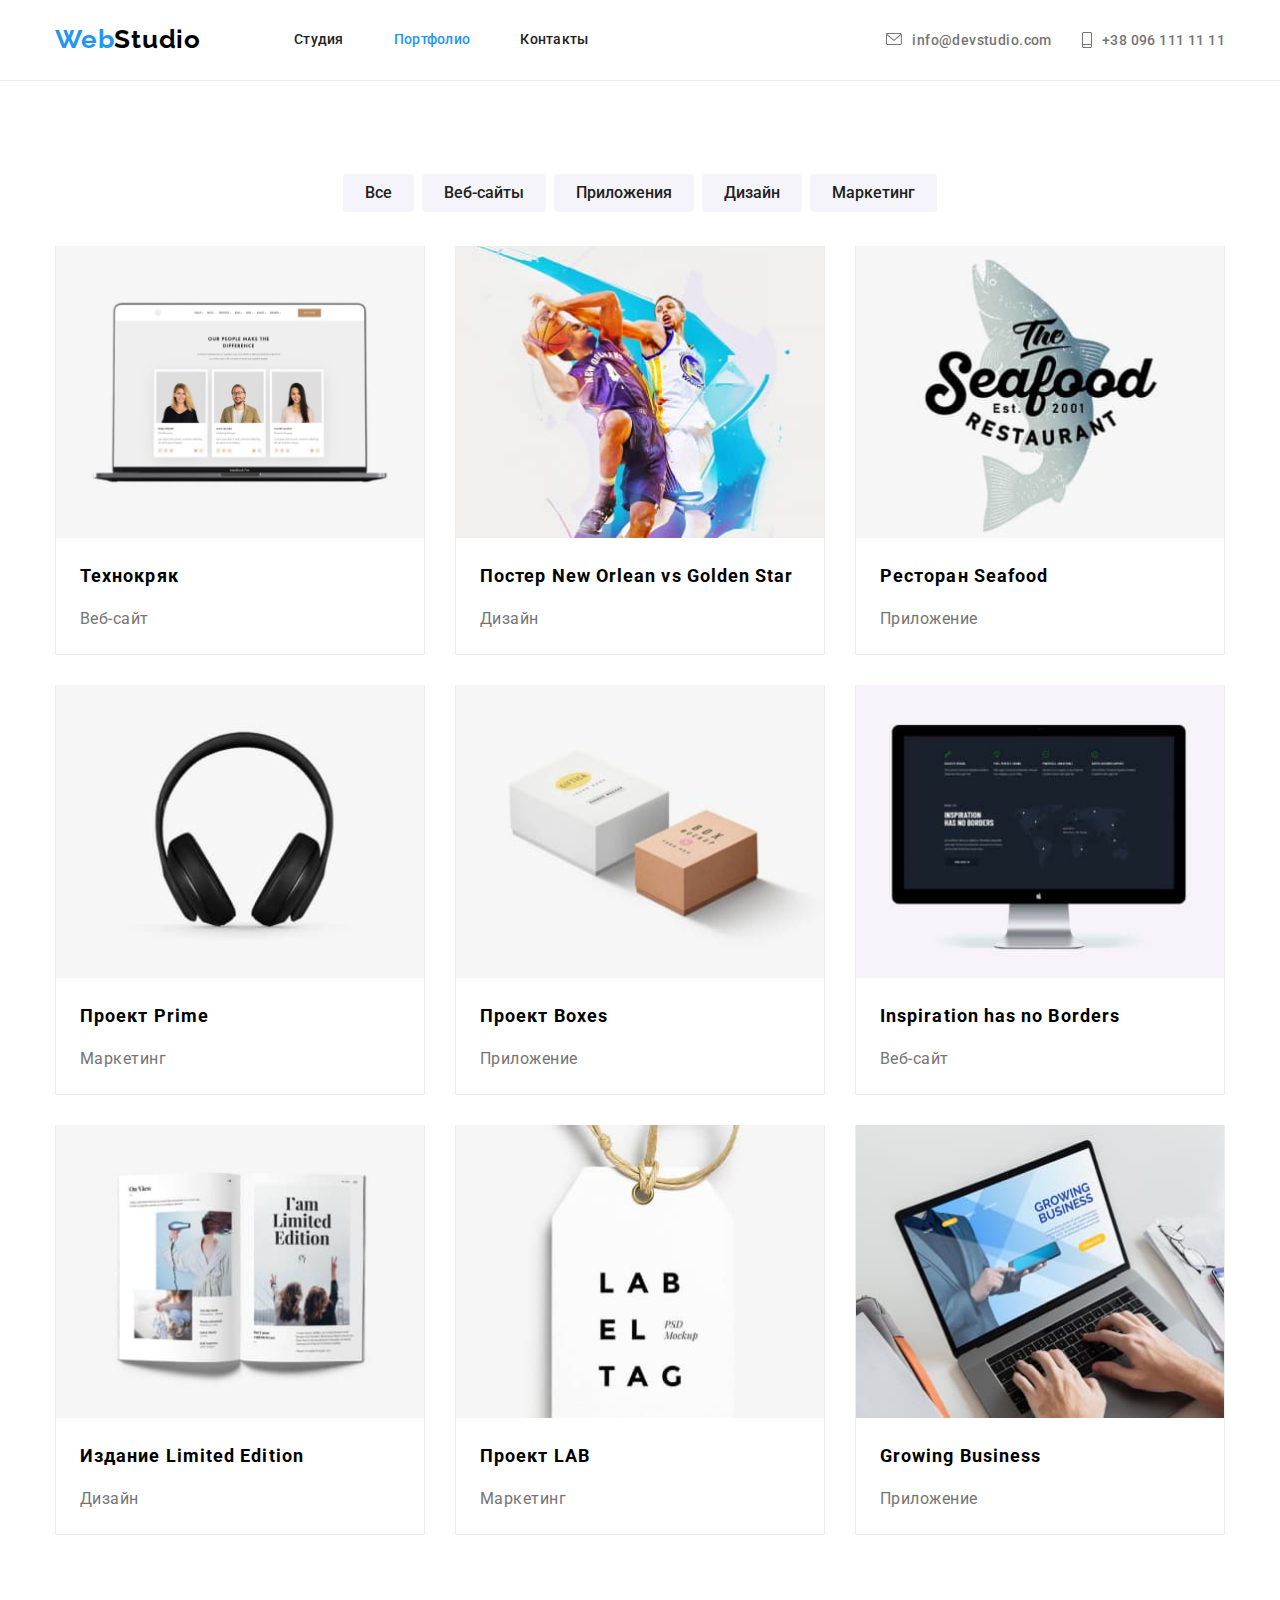
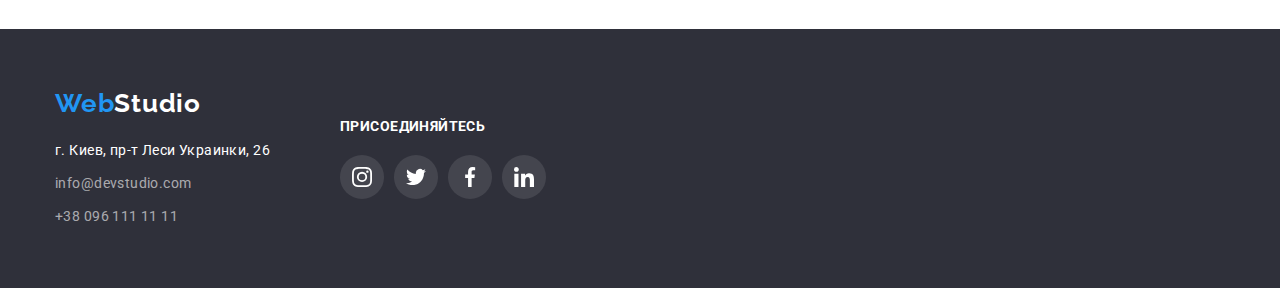
==== commit 3d87ffe1: "Обновил Footer 02" ====
--- a/portfolio.html
+++ b/portfolio.html
@@ -1,5 +1,6 @@
 <!DOCTYPE html>
 <html lang="ru">
+
 <head>
     <meta charset="UTF-8">
     <meta http-equiv="X-UA-Compatible" content="IE=edge">
@@ -8,150 +9,195 @@
     <link rel="preconnect" href="https://fonts.gstatic.com" crossorigin>
     <title>goit-markup-hw-04</title>
     <link rel="preconnect" href="https://fonts.gstatic.com">
-    <link href="https://fonts.googleapis.com/css2?family=Raleway:wght@700&family=Roboto:wght@400;500;700;900&display=swap"
+    <link
+        href="https://fonts.googleapis.com/css2?family=Raleway:wght@700&family=Roboto:wght@400;500;700;900&display=swap"
         rel="stylesheet">
-    <link rel="stylesheet" href="https://cdnjs.cloudflare.com/ajax/libs/modern-normalize/1.1.0/modern-normalize.min.css">    
+    <link rel="stylesheet"
+        href="https://cdnjs.cloudflare.com/ajax/libs/modern-normalize/1.1.0/modern-normalize.min.css">
     <link rel="stylesheet" href="./css/styles.css">
 </head>
+
 <body>
-<!--Header-->
+    <!--Header-->
     <header class="header">
         <div class="container main-nav">
             <nav class="nav">
                 <a class="logo" href="./index.html">Web<span class="logo-blue">Studio</span></a>
                 <ul class="nav list">
-                    <li class="item"><a class="nav-list-item current" href="./index.html">Студия</a></li>
-                    <li class="item"><a class="nav-list-item" href="./portfolio.html">Портфолио</a></li>
+                    <li class="item"><a class="nav-list-item" href="./index.html">Студия</a></li>
+                    <li class="item"><a class="nav-list-item current" href="./portfolio.html">Портфолио</a></li>
                     <li class="item"><a class="nav-list-item" href="">Контакты</a></li>
                 </ul>
             </nav>
             <ul class="contacts-header list">
-                <li class="item"><a class="contacts-header-item icon-env"
-                        href="mailto:info@devstudio.com">info@devstudio.com</a>
+                <li class="item"><a class="contacts-header-item icon-env" href="mailto:info@devstudio.com">
+                        <svg class="icon-header-mail" width="16" height="12">
+                            <use href="./images/symbol-defs.svg#header-icon1"></use>
+                        </svg>info@devstudio.com</a>
                 </li>
-                <li class="item"><a class="contacts-header-item icon-tel" href="tel:+380961111111">+38 096 111 11 11</a>
+                <li class="item"><a class="contacts-header-item icon-tel" href="tel:+380961111111">
+                        <svg class="icon-header-mail" width="10" height="16">
+                            <use href="./images/symbol-defs.svg#header-icon2"></use>
+                        </svg>+38 096 111 11 11</a>
                 </li>
             </ul>
         </div>
     </header>
     <main>
-<!--Наши работы=================-->
-    <section class="portfolio">
+        <!--Наши работы=================-->
+        <section class="portfolio">
+            <div class="container">
+                <h1 hidden>Портфолио</h1>
+                <div class="main-section">
+                    <ul class="filter list">
+                        <li class="item"><button class="button-item current" type="button">Все</button></li>
+                        <li class="item"><button class="button-item" type="button">Веб-сайты</button></li>
+                        <li class="item"><button class="button-item" type="button">Приложения</button></li>
+                        <li class="item"><button class="button-item" type="button">Дизайн</button></li>
+                        <li class="item"><button class="button-item" type="button">Маркетинг</button></li>
+                    </ul>
+                </div>
+                <!--Фильтр портфолио=============-->
+                <div class="works-box">
+                    <ul class="works cards-list">
+                        <li class="item">
+                            <a href="" class="link-img">
+                                <img class="images" src="./images/img01.jpg" alt="Ноутбук" width="370" height="294">
+                                <div class="exemple">
+                                    <h2 class="works-item">Технокряк</h2>
+                                    <p class="works-text">Веб-сайт</p>
+                                </div>
+                            </a>
+                        </li>
+                        <li class="item">
+                            <a href="" class="link-img">
+                                <img class="images" src="./images/img02.jpg" alt="Баскетболисты" width="370"
+                                    height="294">
+                                <div class="exemple">
+                                    <h2 class="works-item">Постер <span lang="en">New Orlean vs Golden Star</span></h2>
+                                    <p class="works-text">Дизайн</p>
+                                </div>
+                            </a>
+                        </li>
+                        <li class="item">
+                            <a href="" class="link-img">
+                                <img class="images" src="./images/img03.jpg" alt="Банер ресторана" width="370"
+                                    height="294">
+                                <div class="exemple">
+                                    <h2 class="works-item">Ресторан <span lang="en">Seafood</span></h2>
+                                    <p class="works-text">Приложение</p>
+                                </div>
+                            </a>
+                        </li>
+                        <li class="item">
+                            <a href="" class="link-img">
+                                <img class="images" src="./images/img04.jpg" alt="Наушники" width="370" height="294">
+                                <div class="exemple">
+                                    <h2 class="works-item">Проект <span lang="en">Prime</span></h2>
+                                    <p class="works-text">Маркетинг</p>
+                                </div>
+                            </a>
+                        </li>
+                        <li class="item">
+                            <a href="" class="link-img">
+                                <img class="images" src="./images/img05.jpg" alt="Два бокса" width="370" height="294">
+                                <div class="exemple">
+                                    <h2 class="works-item">Проект <span lang="en">Boxes</span></h2>
+                                    <p class="works-text">Приложение</p>
+                                </div>
+                            </a>
+                        </li>
+                        <li class="item">
+                            <a href="" class="link-img">
+                                <img class="images" src="./images/img06.jpg" alt="Монитор" width="370" height="294">
+                                <div class="exemple">
+                                    <h2 class="works-item"><span lang="en">Inspiration has no Borders</span></h2>
+                                    <p class="works-text">Веб-сайт</p>
+                                </div>
+                            </a>
+                        </li>
+                        <li class="item">
+                            <a href="" class="link-img">
+                                <img class="images" src="./images/img07.jpg" alt="Журнал" width="370" height="294">
+                                <div class="exemple">
+                                    <h2 class="works-item">Издание <span lang="en">Limited Edition</span></h2>
+                                    <p class="works-text">Дизайн</p>
+                                </div>
+                            </a>
+                        </li>
+                        <li class="item">
+                            <a href="" class="link-img">
+                                <img class="images" src="./images/img08.jpg" alt="Бирка" width="370" height="294">
+                                <div class="exemple">
+                                    <h2 class="works-item">Проект <span lang="en">LAB</span></h2>
+                                    <p class="works-text">Маркетинг</p>
+                                </div>
+                            </a>
+                        </li>
+                        <li class="item">
+                            <a href="" class="link-img">
+                                <img class="images" src="./images/img09.jpg" alt="Сотрудник печатает на ноутбуке"
+                                    width="370" height="294">
+                                <div class="exemple">
+                                    <h2 class="works-item"><span lang="en">Growing Business</span></h2>
+                                    <p class="works-text">Приложение</p>
+                                </div>
+                            </a>
+                        </li>
+                    </ul>
+                </div>
+            </div>
+        </section>
+    </main>
+    <!--Footer-->
+    <footer class="footer">
         <div class="container">
-            <h1 hidden>Портфолио</h1>
-            <div class="main-section">
-                  <ul class="filter list">
-                    <li class="item"><button class="button-item current" type="button">Все</button></li>
-                    <li class="item"><button class="button-item" type="button">Веб-сайты</button></li>
-                    <li class="item"><button class="button-item" type="button">Приложения</button></li>
-                    <li class="item"><button class="button-item" type="button">Дизайн</button></li>
-                    <li class="item"><button class="button-item" type="button">Маркетинг</button></li>
-                </ul>
+            <div class="address-box">
+                <a class="logo" href="./index.html">Web<span class="logo-white">Studio</span></a>
+                <address class="address">
+                    <ul class="address-list">
+                        <li class="item"><a class="address-text" href="">г. Киев, пр-т Леси Украинки, 26</a></li>
+                        <li class="item"><a class="address-item" href="mailto:info@devstudio.com">info@devstudio.com</a>
+                        </li>
+                        <li class="item"><a class="address-item" href="tel:+380961111111">+38 096 111 11 11</a></li>
+                    </ul>
+                </address>
             </div>
-    <!--Фильтр портфолио=============-->
-            <div class="works-box"> 
-                 <ul class="works cards-list">
-                    <li class="item">
-                       <a href="" class="link-img">
-                        <img class="images" src="./imges/img01.jpg" alt="Ноутбук" width="370" height="294">
-                        <div class="exemple">
-                            <h2 class="works-item">Технокряк</h2>
-                            <p class="works-text">Веб-сайт</p>
-                        </div>
-                       </a>   
-                    </li>
-                     <li class="item">
-                        <a href="" class="link-img">
-                        <img class="images" src="./imges/img02.jpg" alt="Баскетболисты" width="370" height="294">
-                        <div class="exemple">
-                            <h2 class="works-item">Постер <span lang="en">New Orlean vs Golden Star</span></h2>
-                            <p class="works-text">Дизайн</p>
-                        </div>
-                        </a>
-                    </li>
-                    <li class="item">
-                        <a href="" class="link-img">
-                        <img class="images" src="./imges/img03.jpg" alt="Банер ресторана" width="370" height="294">
-                        <div class="exemple">
-                            <h2 class="works-item">Ресторан <span lang="en">Seafood</span></h2>
-                            <p class="works-text">Приложение</p>
-                        </div>
-                        </a>
-                    </li>
-                    <li class="item">
-                        <a href="" class="link-img">
-                        <img class="images" src="./imges/img04.jpg" alt="Наушники" width="370" height="294">
-                        <div class="exemple">
-                            <h2 class="works-item">Проект <span lang="en">Prime</span></h2>
-                            <p class="works-text">Маркетинг</p>
-                        </div>
-                        </a>
-                    </li>
-                    <li class="item">
-                        <a href="" class="link-img">
-                        <img class="images" src="./imges/img05.jpg" alt="Два бокса" width="370" height="294">
-                        <div class="exemple">
-                            <h2 class="works-item">Проект <span lang="en">Boxes</span></h2>
-                            <p class="works-text">Приложение</p>
-                        </div>
-                        </a>
-                    </li>
-                    <li class="item">
-                        <a href="" class="link-img">
-                        <img class="images" src="./imges/img06.jpg" alt="Монитор" width="370" height="294">
-                        <div class="exemple">
-                            <h2 class="works-item"><span lang="en">Inspiration has no Borders</span></h2>
-                            <p class="works-text">Веб-сайт</p>
-                       </div>
-                       </a>
-                    </li>
-                    <li class="item">
-                        <a href="" class="link-img">
-                        <img class="images" src="./imges/img07.jpg" alt="Журнал" width="370" height="294">
-                        <div class="exemple">
-                            <h2 class="works-item">Издание <span lang="en">Limited Edition</span></h2>
-                            <p class="works-text">Дизайн</p>
-                        </div>
-                        </a>
-                    </li>
-                    <li class="item">
-                        <a href="" class="link-img">
-                        <img class="images" src="./imges/img08.jpg" alt="Бирка" width="370" height="294">
-                        <div class="exemple">
-                            <h2 class="works-item">Проект <span lang="en">LAB</span></h2>
-                            <p class="works-text">Маркетинг</p>
-                        </div>
-                        </a>
-                    </li>
-                    <li class="item">
-                        <a href="" class="link-img">
-                        <img class="images" src="./imges/img09.jpg" alt="Сотрудник печатает на ноутбуке" width="370" height="294">
-                        <div class="exemple">
-                            <h2 class="works-item"><span lang="en">Growing Business</span></h2>
-                            <p class="works-text">Приложение</p>
-                        </div>
+            <div class="footer-icon-wrapper">
+                <p class="text-footer-icon">присоединяйтесь</p>
+                <ul class="list-icon-wrapper">
+                    <li class="item-footer-icon">
+                        <a href="" class="footer-link-icon">
+                            <svg class="icon-social" width="20" height="20">
+                                <use href="./images/symbol-defs.svg#instagram-icon"></use>
+                            </svg>
+                        </a>
+                    </li>
+                    <li class="item-footer-icon">
+                        <a href="" class="footer-link-icon">
+                            <svg class="icon-social" width="20" height="20">
+                                <use href="./images/symbol-defs.svg#twitter-icon"></use>
+                            </svg>
+                        </a>
+                    </li>
+                    <li class="item-footer-icon">
+                        <a href="" class="footer-link-icon">
+                            <svg class="icon-social" width="20" height="20">
+                                <use href="./images/symbol-defs.svg#facebook-icon"></use>
+                            </svg>
+                        </a>
+                    </li>
+                    <li class="item-footer-icon">
+                        <a href="" class="footer-link-icon">
+                            <svg class="icon-social" width="20" height="20">
+                                <use href="./images/symbol-defs.svg#linkedin-icon"></use>
+                            </svg>
                         </a>
                     </li>
                 </ul>
             </div>
         </div>
-    </section>
-    </main>
-<!--Footer-->
-        <footer class="footer">
-            <div class="container">
-                <div class="address-box">
-                    <a class="logo" href="./index.html">Web<span class="logo-white">Studio</span></a>
-                    <address class="address">
-                        <ul class="address-list">
-                            <li class="item"><a class="address-text" href="">г. Киев, пр-т Леси Украинки, 26</a></li>
-                            <li class="item"><a class="address-item" href="mailto:info@devstudio.com">info@devstudio.com</a>
-                            </li>
-                            <li class="item"><a class="address-item" href="tel:+380961111111">+38 096 111 11 11</a></li>
-                        </ul>
-                    </address>
-                </div>
-            </div>
-        </footer>
+    </footer>
 </body>
+
 </html>--- a/css/styles.css
+++ b/css/styles.css
@@ -13,6 +13,7 @@
   --team-fond-color: #f5f4fa;
   --accent-color: #2196f3;
   --button-color: #188ce8;
+  --icon-color: #afb1b8;
   --primary-text-color: #212121;
   --secondary-text-color: #757575;
   --text-color: #000000;
@@ -27,7 +28,7 @@
 }
 body {
   margin: 0;
-  font-family: "Roboto", sans-serif;
+  font-family: 'Roboto', sans-serif;
 }
 h1,
 h2,
@@ -73,7 +74,7 @@
   display: block;
   padding: 24px 0;
   margin-right: 93px;
-  font-family: "Raleway", sans-serif;
+  font-family: 'Raleway', sans-serif;
   font-size: 26px;
   font-weight: 700;
   color: var(--accent-color);
@@ -135,14 +136,23 @@
   margin-left: auto;
 }
 .contacts-header .item + .item {
-  margin-left: 50px;
+  margin-left: 30px;
 }
 .contacts-header-item {
+  justify-content: center;
+  align-items: center;
   text-decoration: none;
   color: var(--secondary-text-color);
   font-weight: 500;
   font-size: 14px;
   letter-spacing: 0.03em;
+}
+.icon-header-mail {
+  margin-right: 10px;
+  fill: currentColor;
+}
+.contacts-header-item.icon-tel {
+  display: flex;
 }
 
 /* Section1
@@ -157,12 +167,8 @@
   background-size: cover;
   text-align: center;
   padding: 200px 0 200px 0;
-  background-image: linear-gradient(
-      to right,
-      rgba(47, 48, 58, 0.4),
-      rgba(47, 48, 58, 0.4)
-    ),
-    url(../imges/overlay.jpg);
+  background-image: linear-gradient(to right, rgba(47, 48, 58, 0.4), rgba(47, 48, 58, 0.4)),
+    url(../images/overlay.jpg);
   background-color: var(--fond-color);
 }
 
@@ -233,7 +239,7 @@
 }
 .advantage .item::before {
   display: block;
-  content: "";
+  content: '';
   height: 120px;
   background-color: var(--team-fond-color);
   background-position: center;
@@ -242,16 +248,16 @@
   border-radius: 4px;
 }
 .antenna::before {
-  background-image: url(../imges/antenna.svg);
+  background-image: url(../images/antenna.svg);
 }
 .clock::before {
-  background-image: url(../imges/clock.svg);
+  background-image: url(../images/clock.svg);
 }
 .diagram::before {
-  background-image: url(../imges/diagram.svg);
+  background-image: url(../images/diagram.svg);
 }
 .astronaut::before {
-  background-image: url(../imges/astronaut.svg);
+  background-image: url(../images/astronaut.svg);
 }
 .advantage-subtitle {
   margin-top: 0;
@@ -335,30 +341,62 @@
   letter-spacing: 0.03em;
 }
 .team-position {
-  margin: 0;
+  margin-bottom: 16px;
   font-size: 16px;
   line-height: 1.18;
   text-align: center;
   letter-spacing: 0.03em;
 }
 
+/* Social  */
+
+.icon-wrapper {
+  display: flex;
+  align-items: center;
+  justify-content: center;
+}
+.link-social-icon {
+  display: flex;
+  justify-content: center;
+  align-items: center;
+  width: 44px;
+  height: 44px;
+  color: var(--icon-color);
+  cursor: pointer;
+}
+.link-social-icon:hover,
+.link-social-icon:focus {
+  color: var(--main-color);
+  background-color: var(--accent-color);
+  border-radius: 50%;
+}
+.link-social-icon:not(:last-child) {
+  margin-right: 10px;
+}
+.icon-social {
+  fill: currentColor;
+}
+
 /* Section5
  =====================*/
-.page-clients .container {
-  display: block;
+.section-clients {
   padding-top: 94px;
   padding-bottom: 94px;
 }
-.page-clients li {
+.section-clients li {
   list-style: none;
 }
+.section-title.title-clients {
+  margin-bottom: 57px;
+}
 .list-icon {
   display: flex;
 }
-.list-icon .item + .item {
+
+.item-icon:not(:first-child) {
   margin-left: 30px;
 }
-.list-icon .item {
+.link-icon {
   display: block;
 }
 .link-icon {
@@ -371,21 +409,24 @@
   border: 1px solid #afb1b8;
   border-radius: 4px;
 }
-.icon-clients {
-  display: block;
-  fill: currentColor;
-}
 .link-icon:hover,
 .link-icon:focus {
-  color: var(--accent-color);
-  border: 1px solid var(--accent-color);
+  color: #2196f3;
+  border: 1px solid #2196f3;
+}
+.icon-clients {
+  fill: currentColor;
 }
 
 /* Footer
 ===================== */
 .footer {
+  display: block;
   background-color: var(--fond-color);
   padding: 60px 0 60px 0;
+}
+.footer .container {
+  display: flex;
 }
 .address-box {
   margin-bottom: 0;
@@ -431,6 +472,49 @@
   color: var(--contacts-color); /* Полупрозрачный цвет 60% */
 }
 
+/* Присоединяйтесь 
+======================*/
+.footer-icon-wrapper {
+  display: block;
+  width: 80px;
+  margin: 0;
+  margin-left: 70px;
+}
+.text-footer-icon {
+  font-weight: bold;
+  font-size: 14px;
+  line-height: 1.17;
+  letter-spacing: 0.03em;
+  text-transform: uppercase;
+  color: var(--main-color);
+  margin-bottom: 20px;
+}
+
+.list-icon-wrapper {
+  display: flex;
+}
+.item-footer-icon {
+  list-style: none;
+}
+.item-footer-icon:not(:last-child) {
+  margin-right: 10px;
+}
+.footer-link-icon {
+  display: flex;
+  align-items: center;
+  justify-content: center;
+  width: 44px;
+  height: 44px;
+  color: var(--main-color);
+  background-color: rgba(255, 255, 255, 0.1);
+  border-radius: 50%;
+  /*box-shadow: 0px 4px 4px rgba(0, 0, 0, 0.25);*/
+  cursor: pointer;
+}
+.footer-link-icon:hover,
+.footer-link-icon:focus {
+  background-color: var(--accent-color);
+}
 /* Portfolio 
 =========================*/
 
